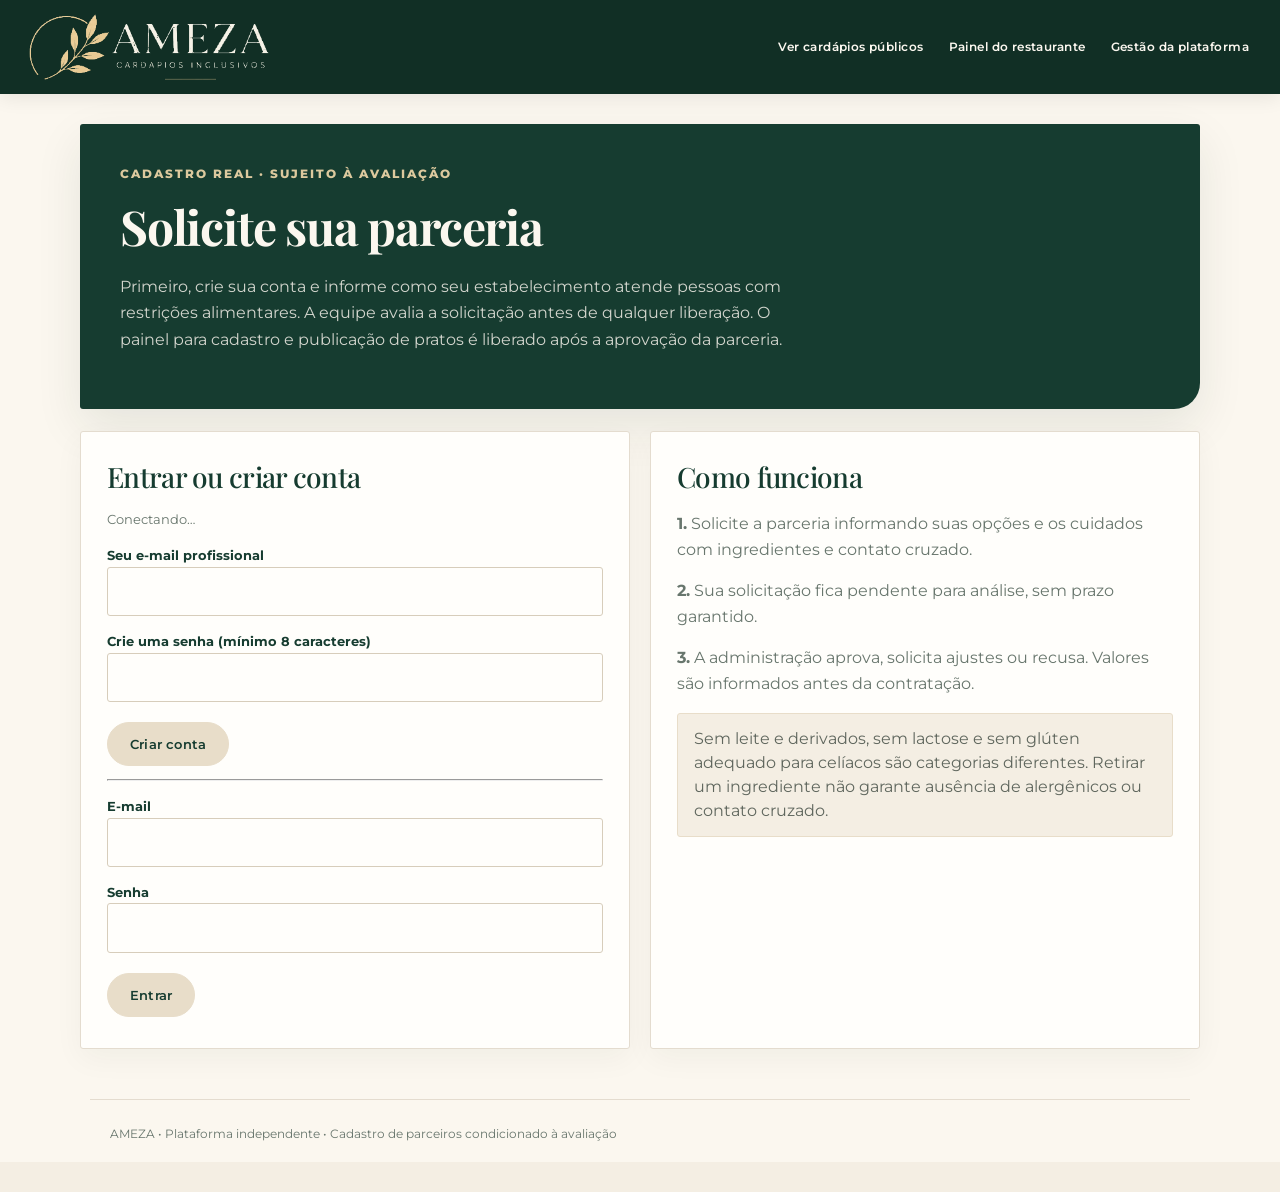
==== empresa.html @ 4aecbec9 "Usar a logo oficial aprovada da AMEZA em empresa.html" ====
<!doctype html><html lang="pt-BR"><head><meta charset="utf-8"><meta name="viewport" content="width=device-width,initial-scale=1"><link rel="stylesheet" href="parcerias.css"><script src="config.js" defer></script><script type="module" src="firebase-parcerias.js"></script><title>Solicitar parceria | AMEZA</title>  <link rel="icon" href="assets/ameza-simbolo-oficial.png?v=1" type="image/svg+xml">
  <link rel="stylesheet" href="brand.css?v=7">
  <!-- AMEZA visual cache refresh 2026-11-16 -->
</head><body class="partner-page" data-page="company"><header><div class="top"><a class="brand" href="index.html" aria-label="AMEZA — início"><img class="brand-logo" src="assets/ameza-logo-oficial.png?v=1" alt="AMEZA — Cardápios Inclusivos"></a><nav><a href="index.html">Ver cardápios públicos</a><a href="restaurante.html">Painel do restaurante</a><a href="gestao.html">Gestão da plataforma</a></nav></div></header><main><section class="hero"><div class="eyebrow">CADASTRO REAL · SUJEITO À AVALIAÇÃO</div><h1>Solicite sua parceria</h1><p>Primeiro, crie sua conta e informe como seu estabelecimento atende pessoas com restrições alimentares. A equipe avalia a solicitação antes de qualquer liberação. O painel para cadastro e publicação de pratos é liberado após a aprovação da parceria.</p></section><div id="setup" class="alert hidden">Confira a conexão com o Firebase conforme INSTRUCOES-FIREBASE.md. Não envie dados reais antes dos testes.</div><div class="grid"><section class="panel"><h2>Entrar ou criar conta</h2><div id="account-status" class="muted">Conectando…</div><div id="auth-forms"><form id="signup"><div class="field"><label>Seu e-mail profissional<input id="su-email" type="email" autocomplete="email" required></label></div><div class="field"><label>Crie uma senha (mínimo 8 caracteres)<input id="su-password" type="password" minlength="8" autocomplete="new-password" required></label></div><button type="submit">Criar conta</button></form><hr><form id="signin"><div class="field"><label>E-mail<input id="si-email" type="email" autocomplete="username" required></label></div><div class="field"><label>Senha<input id="si-password" type="password" autocomplete="current-password" required></label></div><button type="submit">Entrar</button></form></div><button id="logout" class="secondary hidden">Sair da conta</button><div id="auth-note" aria-live="polite"></div></section><section class="panel"><h2>Como funciona</h2><p><strong>1.</strong> Solicite a parceria informando suas opções e os cuidados com ingredientes e contato cruzado.</p><p><strong>2.</strong> Sua solicitação fica pendente para análise, sem prazo garantido.</p><p><strong>3.</strong> A administração aprova, solicita ajustes ou recusa. Valores são informados antes da contratação.</p><div class="alert">Sem leite e derivados, sem lactose e sem glúten adequado para celíacos são categorias diferentes. Retirar um ingrediente não garante ausência de alergênicos ou contato cruzado.</div></section></div><section class="panel hidden" id="request-panel"><h2>Cadastro da empresa</h2><div id="existing-request"></div><form id="application-form"><div class="grid"><div class="field"><label>Nome fantasia<input id="name" maxlength="120" required></label></div><div class="field"><label>CNPJ (somente números)<input id="cnpj" inputmode="numeric" pattern="[0-9]{14}" maxlength="14" required></label></div><div class="field"><label>Nome do responsável<input id="contact" maxlength="120" required></label></div><div class="field"><label>WhatsApp comercial<input id="phone" maxlength="20" required></label></div></div><h3>Quais opções consegue oferecer?</h3><p class="muted">Para se candidatar, informe pelo menos uma opção dedicada ou uma adaptação viável, sujeita a comprovação e avaliação. A publicação depende de aprovação e critérios de segurança.</p><div class="choices"><label><input type="checkbox" id="milk"> Opção sem leite e derivados (proteínas do leite)</label><label><input type="checkbox" id="lactose"> Opção sem lactose</label><label><input type="checkbox" id="gluten"> Opção sem glúten com cuidados para doença celíaca</label><label><input type="checkbox" id="adapt"> Adaptação de ingredientes viável, com avaliação do preparo e contato cruzado</label></div><div class="field"><label>Descreva pratos, ingredientes, preparo e prevenção de contato cruzado<textarea id="evidence" minlength="20" maxlength="2000" required></textarea></label></div><label class="choices"><span><input id="declaration" type="checkbox" required> Declaro que as informações são verdadeiras e entendo que opções e preparo deverão ser comprovados. O envio não garante aprovação nem segurança alimentar certificada.</span></label><button type="submit">Enviar solicitação para avaliação</button></form><div id="request-note" aria-live="polite"></div></section></main><footer>AMEZA • Plataforma independente • Cadastro de parceiros condicionado à avaliação</footer></body></html>
---- parcerias.css ----
:root{--green:#173c31;--cream:#faf5eb;--orange:#cf653f;--line:#e5ded2;--muted:#5a6b66}
*{box-sizing:border-box}html{font-family:system-ui,-apple-system,Segoe UI,sans-serif;background:var(--cream);color:var(--green)}body{margin:0}a{color:inherit}
header{background:#fffdf9;border-bottom:1px solid var(--line)}.top{max-width:1100px;margin:auto;padding:18px 20px;display:flex;align-items:center;justify-content:space-between;gap:15px;flex-wrap:wrap}
.brand{text-decoration:none;font:700 26px Georgia,serif}.brand small{display:block;font:700 9px system-ui;letter-spacing:2px;margin-top:4px}
.top nav{display:flex;gap:10px;flex-wrap:wrap}.top nav a{font-weight:700;text-decoration:none;border:1px solid var(--line);padding:9px 13px;border-radius:40px;font-size:13px}
main{max-width:1100px;margin:30px auto;padding:0 20px}.hero{background:var(--green);color:#fff;border-radius:23px;padding:30px 36px;margin-bottom:22px}
.hero h1{font:700 clamp(30px,4vw,48px) Georgia,serif;margin:10px 0}.hero p{max-width:700px;line-height:1.65}.eyebrow{color:#f4af8c;font-size:12px;font-weight:800;letter-spacing:2px}
.grid{display:grid;grid-template-columns:1fr 1fr;gap:20px}.panel{background:#fff;border:1px solid var(--line);border-radius:18px;padding:24px;margin-bottom:20px;min-width:0}
.panel h2{font:700 25px Georgia,serif;margin:0 0 14px}.panel p{color:var(--muted);line-height:1.6}
.field{margin:15px 0}.field label{display:block;font-weight:700;font-size:13px;margin-bottom:7px}
.field input,.field textarea,.field select{width:100%;padding:12px;border-radius:10px;border:1px solid #d8d9d0;background:#fffdfa;font:inherit;color:var(--green)}.field textarea{min-height:95px;resize:vertical}
.choices{display:flex;flex-direction:column;gap:10px;margin:10px 0}.choices label{display:flex;gap:10px;align-items:flex-start;line-height:1.45}
button{border:0;padding:12px 17px;border-radius:40px;font:700 13px system-ui;cursor:pointer;background:var(--green);color:#fff;margin:5px 6px 5px 0}
button.secondary{background:#efe7d9;color:var(--green)}button.danger{background:#b84d37}button:disabled{opacity:.45;cursor:not-allowed}
.muted{color:var(--muted);font-size:13px}.alert{padding:13px 16px;border-radius:12px;background:#fff0da;margin:14px 0;line-height:1.5}
.alert.error{background:#fbe2dd;color:#8f2e20}.alert.good{background:#e3f2e5;color:#174f30}
.hidden{display:none!important}.pill{font-weight:800;font-size:12px;display:inline-block;padding:5px 11px;background:#f8e8d5;border-radius:20px}
.company{padding:17px 0;border-bottom:1px solid var(--line)}.company:last-child{border:0}.company h3{margin:0 0 7px;font:700 22px Georgia,serif}.company p{margin:6px 0}
.actions{display:flex;flex-wrap:wrap;gap:5px;margin-top:12px}.topline{display:flex;justify-content:space-between;gap:12px;align-items:center}
.empty{color:var(--muted);padding:18px;border:1px dashed var(--line);border-radius:12px}
footer{max-width:1100px;margin:30px auto;padding:18px 20px;color:var(--muted);font-size:12px}
@media(max-width:730px){.grid{grid-template-columns:1fr}.hero{padding:24px}.panel{padding:18px}}
---- brand.css ----
@import url('https://fonts.googleapis.com/css2?family=Montserrat:wght@400;500;600;700&family=Playfair+Display:ital,wght@0,500;0,600;0,700;1,500;1,600&display=swap');

:root{
  --green:#163C30;
  --green-deep:#0D2B21;
  --green-soft:#54745F;
  --paper:#FBF7EF;
  --cream:#F4EEE3;
  --beige:#E8DDC9;
  --white:#FFFFFF;
  --gold:#C7AD75;
  --gold-soft:#DCC99E;
  --terra:#B96F4C;
  --muted:#68766D;
  --line:#E4DCCF;
  --warn:#F8EFE0;
  --ok:#EAF0E8;
  --shadow:0 18px 48px rgba(13,43,33,.09);
}
html{scroll-behavior:smooth}
body{font-family:'Montserrat',Arial,sans-serif!important;background:var(--paper)!important;color:var(--green)!important;line-height:1.65}
h1,h2,h3,.hero h1,.hero-store h1,.panel h2{font-family:'Playfair Display',Georgia,serif!important;letter-spacing:-.025em}
a{transition:color .2s ease,background .2s ease,border-color .2s ease,transform .2s ease}
header{background:rgba(13,43,33,.98)!important;border:0!important;box-shadow:0 4px 18px rgba(0,0,0,.08)}
.top{max-width:1320px!important;min-height:86px;padding:14px 28px!important}
.brand{display:flex!important;align-items:center;text-decoration:none!important;min-width:210px}
.brand-logo{display:block;width:242px;max-width:100%;height:auto;max-height:66px;object-fit:contain}
nav{align-items:center;gap:clamp(8px,1.5vw,24px)!important}
nav a,.top nav a{color:var(--paper)!important;background:transparent!important;border:0!important;border-radius:0!important;padding:10px 3px!important;font-size:12px!important;font-weight:600!important;letter-spacing:.035em;text-decoration:none!important;position:relative}
nav a::after{content:"";position:absolute;left:0;right:100%;bottom:3px;height:1px;background:var(--gold);transition:right .2s ease}
nav a:hover::after,nav a:focus-visible::after{right:0}
nav a:hover{color:var(--gold-soft)!important}
.btn,button{font-family:'Montserrat',Arial,sans-serif!important;font-weight:600!important;letter-spacing:.015em}
.btn,.btn.primary,.btn.terra,button{
  border-radius:999px!important;padding:13px 22px!important;
  background:var(--beige)!important;color:var(--green)!important;
  border:1px solid var(--beige)!important;box-shadow:none!important;
}
.btn:hover,button:hover{background:var(--gold-soft)!important;border-color:var(--gold-soft)!important;transform:translateY(-1px)}
.btn.secondary,button.secondary{background:transparent!important;color:var(--green)!important;border:1px solid var(--green)!important}
.btn.secondary:hover,button.secondary:hover{background:var(--cream)!important}
.btn.danger,button.danger{background:#8F4939!important;color:white!important;border-color:#8F4939!important}
.wrap{max-width:1240px!important;padding:42px 28px 76px!important}
.hero{background:var(--green)!important;color:var(--paper)!important;border-radius:0!important;box-shadow:var(--shadow)}
.hero .eyebrow,.hero-store .eyebrow{color:var(--gold-soft)!important}
.hero h1,.hero-store h1{color:var(--paper)!important}
.hero p,.hero-store p{color:rgba(251,247,239,.82)!important}
.hero-home{
  position:relative;display:grid;grid-template-columns:minmax(0,1fr) minmax(360px,.95fr);
  align-items:center;gap:44px;overflow:hidden;min-height:500px;padding:62px clamp(28px,5vw,76px)!important;
  border-radius:4px 4px 30px 4px!important;
  background:
    radial-gradient(ellipse at 82% 14%,rgba(199,173,117,.13),transparent 34%),
    radial-gradient(ellipse at 92% 96%,rgba(84,116,95,.42),transparent 39%),
    linear-gradient(118deg,var(--green-deep),var(--green) 62%,#254C3A)!important;
}
.hero-home::before{content:"";position:absolute;width:440px;height:440px;border:1px solid rgba(220,201,158,.32);border-radius:50%;right:9%;top:5%;pointer-events:none}
.hero-copy{position:relative;z-index:1;max-width:650px}
.hero-home .eyebrow{font-size:10px;letter-spacing:.22em;color:var(--gold-soft)}
.hero-home h1{font-size:clamp(43px,5vw,68px)!important;line-height:1.08!important;font-weight:500!important;margin:18px 0 20px!important}
.hero-home h1 em{font-style:italic;color:var(--gold-soft)}
.hero-home p{max-width:570px;font-size:15px!important;line-height:1.85!important;color:rgba(251,247,239,.82)!important}
.hero-home .btn{margin-top:12px;min-width:205px}
.hero-home{
  grid-template-columns:minmax(0,.92fr) minmax(0,1.08fr);
  align-items:stretch;
  gap:34px;
  min-height:500px;
  padding:54px 0 54px 62px!important;
}
.hero-copy{align-self:center;max-width:620px;padding:0 12px 0 0}
.hero-home h1{font-size:clamp(42px,4.65vw,64px)!important;line-height:1.07!important;max-width:620px}
.hero-home p{max-width:560px;font-size:14px!important;line-height:1.9!important}
.hero-photo{
  position:relative;isolation:isolate;align-self:stretch;min-width:0;min-height:500px;
  margin:-54px 0 -54px 0;overflow:hidden;border-radius:0 26px 26px 0;background:#1b3b2d;
}
.hero-photo img{display:block;width:100%;height:100%;min-height:500px;object-fit:cover;object-position:58% 50%;filter:saturate(.88) contrast(1.02)}
.hero-photo-shade{position:absolute;inset:0;background:linear-gradient(90deg,rgba(13,43,33,.30) 0%,rgba(13,43,33,.02) 36%,rgba(13,43,33,.04) 100%),linear-gradient(0deg,rgba(13,43,33,.50),transparent 32%);pointer-events:none}
.hero-photo::after{content:"";position:absolute;width:76%;aspect-ratio:1;right:-13%;top:10%;border:1px solid rgba(232,221,201,.48);border-radius:50%;box-shadow:0 0 0 18px rgba(232,221,201,.035),0 0 0 40px rgba(232,221,201,.025);pointer-events:none}
.hero-photo-caption{position:absolute;z-index:1;right:34px;bottom:26px;display:flex;flex-direction:column;gap:3px;color:var(--paper);text-align:right;letter-spacing:.18em;font:500 12px 'Montserrat',sans-serif;text-shadow:0 2px 10px rgba(0,0,0,.35)}
.hero-photo-caption small{font:500 8px 'Montserrat',sans-serif;color:rgba(251,247,239,.85);letter-spacing:.13em}

.feature-strip{
  display:grid;grid-template-columns:repeat(4,minmax(0,1fr));align-items:stretch;
  margin:26px 0 42px;background:var(--cream);border-top:1px solid var(--line);border-bottom:1px solid var(--line);
}
.feature-item{display:flex;align-items:center;gap:14px;padding:20px 22px;border-right:1px solid var(--line);min-width:0}
.feature-item:last-child{border-right:0}
.feature-icon{width:44px;height:44px;flex:0 0 44px;display:grid;place-items:center;border:0;border-radius:0;background:transparent}
.feature-icon img{display:block;width:42px;height:42px;object-fit:contain}
.feature-item strong{display:block;color:var(--green);font:500 17px 'Playfair Display',Georgia,serif}
.feature-item small{display:block;margin-top:2px;color:var(--muted);font-size:10px;line-height:1.45}
.partner-cta{
  display:grid;grid-template-columns:minmax(260px,.9fr) minmax(0,1.1fr);align-items:stretch;
  margin:44px 0 18px;background:var(--cream);border:1px solid var(--line);overflow:hidden;
}
.partner-cta-mark{min-height:250px;position:relative;overflow:hidden;display:flex;flex-direction:column;align-items:center;justify-content:center;background:radial-gradient(circle at 75% 22%,rgba(199,173,117,.14),transparent 30%),linear-gradient(135deg,var(--green-deep),var(--green));color:var(--paper)}
.partner-cta-mark::before,.partner-cta-mark::after{content:"";position:absolute;width:230px;height:230px;border:1px solid rgba(232,221,201,.22);border-radius:50%}
.partner-cta-mark::before{left:-105px;top:-115px}.partner-cta-mark::after{right:-125px;bottom:-150px}
.partner-cta-mark img{position:relative;z-index:1;display:block;width:min(82%,430px);height:auto;max-height:125px;object-fit:contain}
.partner-cta-copy{padding:34px 38px;display:flex;flex-direction:column;align-items:flex-start;justify-content:center}
.partner-cta-copy .eyebrow{color:#9B8352}
.partner-cta-copy h2{font-size:clamp(28px,3vw,40px)!important;line-height:1.12;margin:7px 0 12px!important;font-weight:500!important}
.partner-cta-copy p{color:var(--muted);max-width:520px;font-size:13px;line-height:1.8}
.partner-cta-copy .btn{margin-top:9px}

#estabelecimentos{padding:26px 0}
#estabelecimentos .section-head{margin-bottom:18px}
#estabelecimentos h2,.section-head h2{font-size:clamp(28px,3vw,38px)!important;font-weight:500!important;color:var(--green)}
.field input,.field textarea,.field select,input,textarea,select{
  background:#FFFEFB!important;border:1px solid #D7CDBB!important;border-radius:3px!important;color:var(--green)!important;
  font-family:'Montserrat',Arial,sans-serif!important;padding:13px 14px!important;box-shadow:none!important
}
input:focus,textarea:focus,select:focus{outline:2px solid rgba(199,173,117,.4);border-color:var(--gold)!important}
.restaurant-card,.menu-card,.panel,.card{
  background:#FFFEFB!important;border:1px solid var(--line)!important;border-radius:3px!important;box-shadow:0 10px 30px rgba(13,43,33,.045)!important;
}
.restaurant-card{padding:24px!important;align-items:center!important}
.restaurant-card h3,.menu-card h3{font-family:'Playfair Display',Georgia,serif!important;font-weight:500!important;font-size:24px!important;color:var(--green)}
.restaurant-card .eyebrow{color:var(--gold)!important;letter-spacing:.15em}
.logo-mark{background:transparent!important;border:1px solid var(--gold)!important;border-radius:50%!important;overflow:hidden}
.logo-mark img{width:100%;height:100%;object-fit:cover}
.hero-store{border-radius:3px 3px 24px 3px!important;padding:45px!important;background:radial-gradient(circle at 85% 10%,rgba(199,173,117,.15),transparent 32%),linear-gradient(120deg,var(--green-deep),var(--green))!important;box-shadow:var(--shadow)}
.hero-store h1{font-size:clamp(34px,4vw,50px)!important;font-weight:500!important}
.panel{padding:26px!important}
.panel h2{font-size:28px!important;font-weight:500!important;color:var(--green)}
.panel h3{font-family:'Playfair Display',Georgia,serif!important;font-weight:500!important}
.notice,.alert,.warning{background:var(--cream)!important;color:#5F665D!important;border:1px solid var(--beige)!important;border-radius:3px!important}
.notice.danger,.alert.error{background:#F6E9E3!important;color:#814635!important}
.alert.good{background:var(--ok)!important;color:var(--green)!important}
.pill,.tag{border-radius:2px!important;background:#EAEDE5!important;color:var(--green)!important;font-family:'Montserrat',Arial,sans-serif!important;letter-spacing:.02em}
.pill.warn{background:#F6E9D8!important;color:#825E30!important}
.empty-state,.empty{border:1px solid var(--line)!important;border-radius:3px!important;background:#fffdf9!important;color:var(--muted)!important}
.filter-list .check{border:1px solid var(--line)!important;background:var(--cream)!important;border-radius:2px!important;padding:10px 13px!important}
.product-admin{border-color:var(--line)!important}
.price{color:#8B7444!important}
.qr-layout{background:var(--cream)!important;border-radius:3px!important}
footer,.foot{color:var(--muted)!important;border-top:1px solid var(--line);padding-top:24px!important}
.back-link{color:#8B7444!important}
.partner-page main,.admin-page main,.dashboard-page main{max-width:1160px!important}
.partner-page .hero,.admin-page .hero,.dashboard-page .hero{border-radius:3px 3px 26px 3px!important;padding:40px!important}
.partner-page .panel,.admin-page .panel,.dashboard-page .panel{border-radius:3px!important}
.company{border-color:var(--line)!important}
.company h3{font-family:'Playfair Display',Georgia,serif!important}
@media(max-width:900px){
  .top{flex-wrap:wrap!important}
  .brand-logo{width:220px}
  .hero-home{grid-template-columns:minmax(0,.9fr) minmax(230px,.85fr);gap:22px;min-height:420px;padding:40px 0 40px 38px!important}
  .hero-photo{min-height:420px;margin:-40px 0;border-radius:0 20px 20px 0}
  .hero-photo img{min-height:420px}
  .feature-item{padding:16px 13px;gap:10px}
  .feature-icon{width:40px;height:40px;flex-basis:40px}.feature-icon img{width:38px;height:38px}
  .feature-item strong{font-size:15px}
}
@media(max-width:650px){
  .top{padding:13px 17px!important;min-height:auto}
  .brand-logo{width:205px;max-height:58px}
  nav{gap:10px!important;width:100%;justify-content:flex-start}
  nav a,.top nav a{font-size:10px!important;padding:6px 1px!important}
  .wrap{padding:24px 16px 55px!important}
  .hero-home{grid-template-columns:1fr;gap:22px;padding:34px 22px 0!important;min-height:unset}
  .hero-home h1{font-size:42px!important}
  .hero-home p{font-size:13px!important}
  .hero-photo{height:290px;min-height:290px;margin:0 -22px 0;border-radius:0 0 20px 0}
  .hero-photo img{height:290px;min-height:290px;object-position:58% 50%}
  .hero-photo-caption{right:20px;bottom:17px}
  .feature-strip{grid-template-columns:repeat(2,minmax(0,1fr));margin:20px 0 30px}
  .feature-item{border-right:0;border-bottom:1px solid var(--line);padding:15px 13px}
  .feature-item:nth-child(odd){border-right:1px solid var(--line)}
  .feature-item:nth-last-child(-n+2){border-bottom:0}
  .partner-cta{grid-template-columns:1fr}
  .partner-cta-mark{min-height:180px}
  .partner-cta-mark img{width:78%;max-height:105px}
  .partner-cta-copy{padding:25px 22px}
  .hero-store,.partner-page .hero,.admin-page .hero,.dashboard-page .hero{padding:28px 22px!important}
  .panel{padding:19px!important}
  .restaurant-card{padding:18px!important}
}
@media(prefers-reduced-motion:reduce){*,*::before,*::after{scroll-behavior:auto!important;transition:none!important}}

/* Iconografia alimentar individual, com o mesmo traço da marca. */
.filter-list .check{display:inline-flex;align-items:center;gap:9px}
.filter-list .check .dietary-icon{width:26px;height:26px;flex:0 0 26px;object-fit:contain}
.filter-list .check input{margin:0 1px 0 0}
.dietary-pill{display:inline-flex;align-items:center;gap:7px;white-space:normal;line-height:1.35}
.dietary-pill img{width:23px;height:23px;flex:0 0 23px;object-fit:contain}
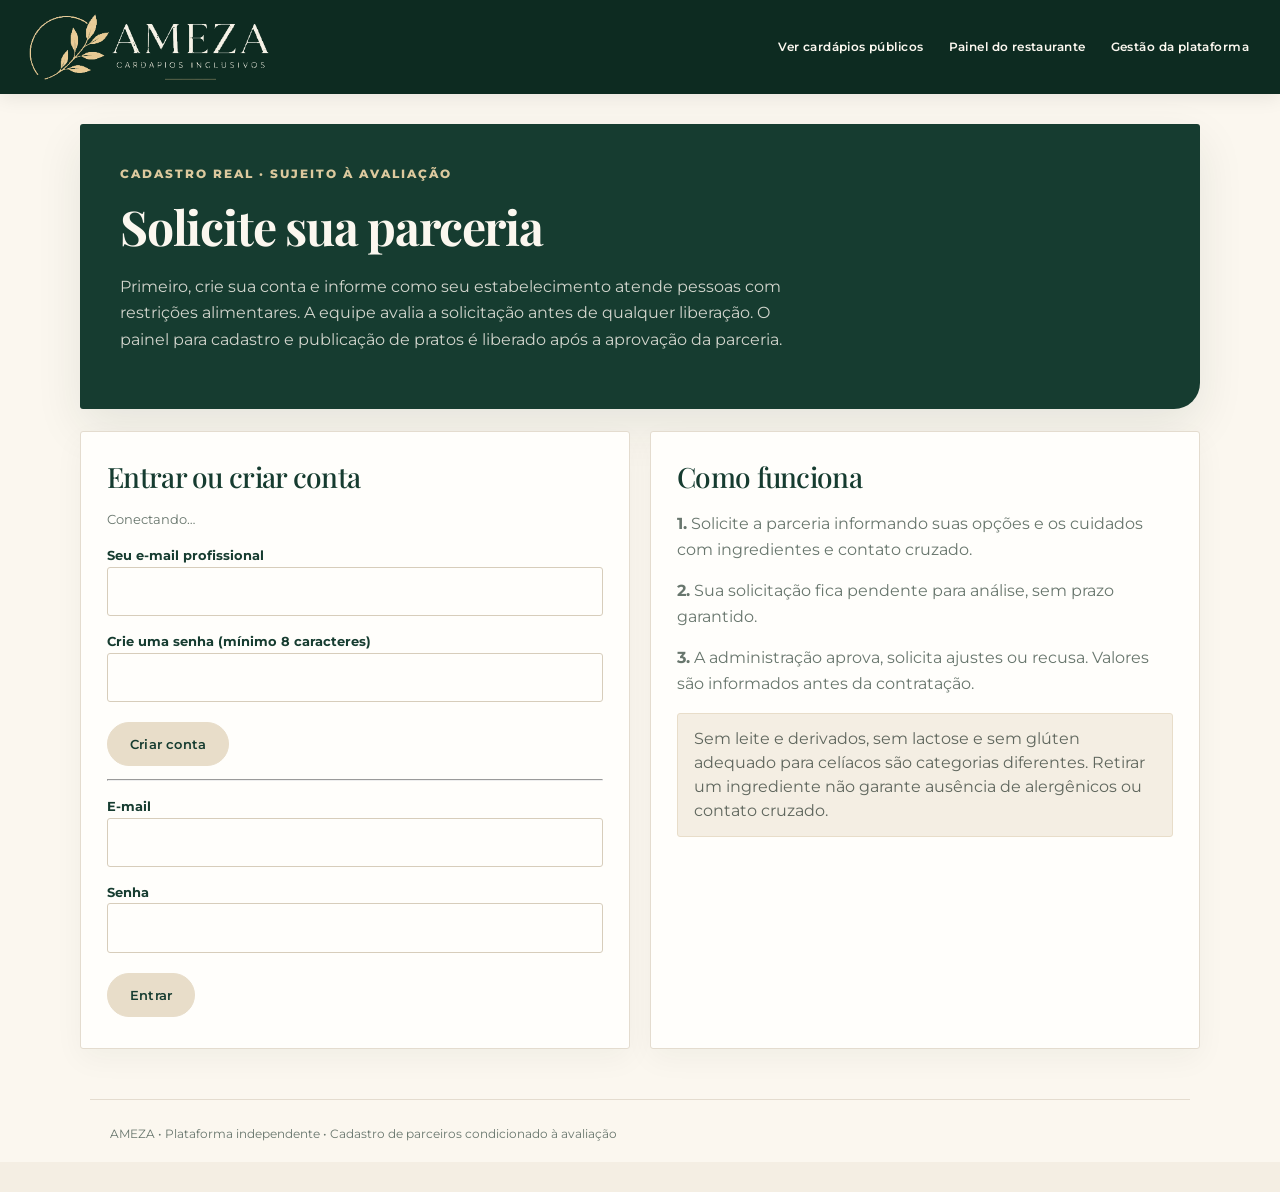
==== commit 6d4588bb: "Atualizar versão do CSS responsivo em empresa.html" ====
--- a/empresa.html
+++ b/empresa.html
@@ -1,4 +1,4 @@
 <!doctype html><html lang="pt-BR"><head><meta charset="utf-8"><meta name="viewport" content="width=device-width,initial-scale=1"><link rel="stylesheet" href="parcerias.css"><script src="config.js" defer></script><script type="module" src="firebase-parcerias.js"></script><title>Solicitar parceria | AMEZA</title>  <link rel="icon" href="assets/ameza-simbolo-oficial.png?v=1" type="image/svg+xml">
-  <link rel="stylesheet" href="brand.css?v=7">
+  <link rel="stylesheet" href="brand.css?v=8">
   <!-- AMEZA visual cache refresh 2026-11-16 -->
 </head><body class="partner-page" data-page="company"><header><div class="top"><a class="brand" href="index.html" aria-label="AMEZA — início"><img class="brand-logo" src="assets/ameza-logo-oficial.png?v=1" alt="AMEZA — Cardápios Inclusivos"></a><nav><a href="index.html">Ver cardápios públicos</a><a href="restaurante.html">Painel do restaurante</a><a href="gestao.html">Gestão da plataforma</a></nav></div></header><main><section class="hero"><div class="eyebrow">CADASTRO REAL · SUJEITO À AVALIAÇÃO</div><h1>Solicite sua parceria</h1><p>Primeiro, crie sua conta e informe como seu estabelecimento atende pessoas com restrições alimentares. A equipe avalia a solicitação antes de qualquer liberação. O painel para cadastro e publicação de pratos é liberado após a aprovação da parceria.</p></section><div id="setup" class="alert hidden">Confira a conexão com o Firebase conforme INSTRUCOES-FIREBASE.md. Não envie dados reais antes dos testes.</div><div class="grid"><section class="panel"><h2>Entrar ou criar conta</h2><div id="account-status" class="muted">Conectando…</div><div id="auth-forms"><form id="signup"><div class="field"><label>Seu e-mail profissional<input id="su-email" type="email" autocomplete="email" required></label></div><div class="field"><label>Crie uma senha (mínimo 8 caracteres)<input id="su-password" type="password" minlength="8" autocomplete="new-password" required></label></div><button type="submit">Criar conta</button></form><hr><form id="signin"><div class="field"><label>E-mail<input id="si-email" type="email" autocomplete="username" required></label></div><div class="field"><label>Senha<input id="si-password" type="password" autocomplete="current-password" required></label></div><button type="submit">Entrar</button></form></div><button id="logout" class="secondary hidden">Sair da conta</button><div id="auth-note" aria-live="polite"></div></section><section class="panel"><h2>Como funciona</h2><p><strong>1.</strong> Solicite a parceria informando suas opções e os cuidados com ingredientes e contato cruzado.</p><p><strong>2.</strong> Sua solicitação fica pendente para análise, sem prazo garantido.</p><p><strong>3.</strong> A administração aprova, solicita ajustes ou recusa. Valores são informados antes da contratação.</p><div class="alert">Sem leite e derivados, sem lactose e sem glúten adequado para celíacos são categorias diferentes. Retirar um ingrediente não garante ausência de alergênicos ou contato cruzado.</div></section></div><section class="panel hidden" id="request-panel"><h2>Cadastro da empresa</h2><div id="existing-request"></div><form id="application-form"><div class="grid"><div class="field"><label>Nome fantasia<input id="name" maxlength="120" required></label></div><div class="field"><label>CNPJ (somente números)<input id="cnpj" inputmode="numeric" pattern="[0-9]{14}" maxlength="14" required></label></div><div class="field"><label>Nome do responsável<input id="contact" maxlength="120" required></label></div><div class="field"><label>WhatsApp comercial<input id="phone" maxlength="20" required></label></div></div><h3>Quais opções consegue oferecer?</h3><p class="muted">Para se candidatar, informe pelo menos uma opção dedicada ou uma adaptação viável, sujeita a comprovação e avaliação. A publicação depende de aprovação e critérios de segurança.</p><div class="choices"><label><input type="checkbox" id="milk"> Opção sem leite e derivados (proteínas do leite)</label><label><input type="checkbox" id="lactose"> Opção sem lactose</label><label><input type="checkbox" id="gluten"> Opção sem glúten com cuidados para doença celíaca</label><label><input type="checkbox" id="adapt"> Adaptação de ingredientes viável, com avaliação do preparo e contato cruzado</label></div><div class="field"><label>Descreva pratos, ingredientes, preparo e prevenção de contato cruzado<textarea id="evidence" minlength="20" maxlength="2000" required></textarea></label></div><label class="choices"><span><input id="declaration" type="checkbox" required> Declaro que as informações são verdadeiras e entendo que opções e preparo deverão ser comprovados. O envio não garante aprovação nem segurança alimentar certificada.</span></label><button type="submit">Enviar solicitação para avaliação</button></form><div id="request-note" aria-live="polite"></div></section></main><footer>AMEZA • Plataforma independente • Cadastro de parceiros condicionado à avaliação</footer></body></html>
--- a/brand.css
+++ b/brand.css
@@ -185,3 +185,25 @@
 .filter-list .check input{margin:0 1px 0 0}
 .dietary-pill{display:inline-flex;align-items:center;gap:7px;white-space:normal;line-height:1.35}
 .dietary-pill img{width:23px;height:23px;flex:0 0 23px;object-fit:contain}
+
+
+/* Mobile header contrast and navigation containment */
+header{
+  background:#0D2B21!important;
+  opacity:1!important;
+  isolation:isolate;
+  z-index:50!important;
+}
+header .top{background:transparent!important}
+header nav{
+  flex-wrap:nowrap!important;
+  max-width:100%;
+  overflow-x:auto;
+  overflow-y:hidden;
+  scrollbar-width:none;
+}
+header nav::-webkit-scrollbar{display:none}
+header nav a{
+  flex:0 0 auto;
+  white-space:nowrap;
+}
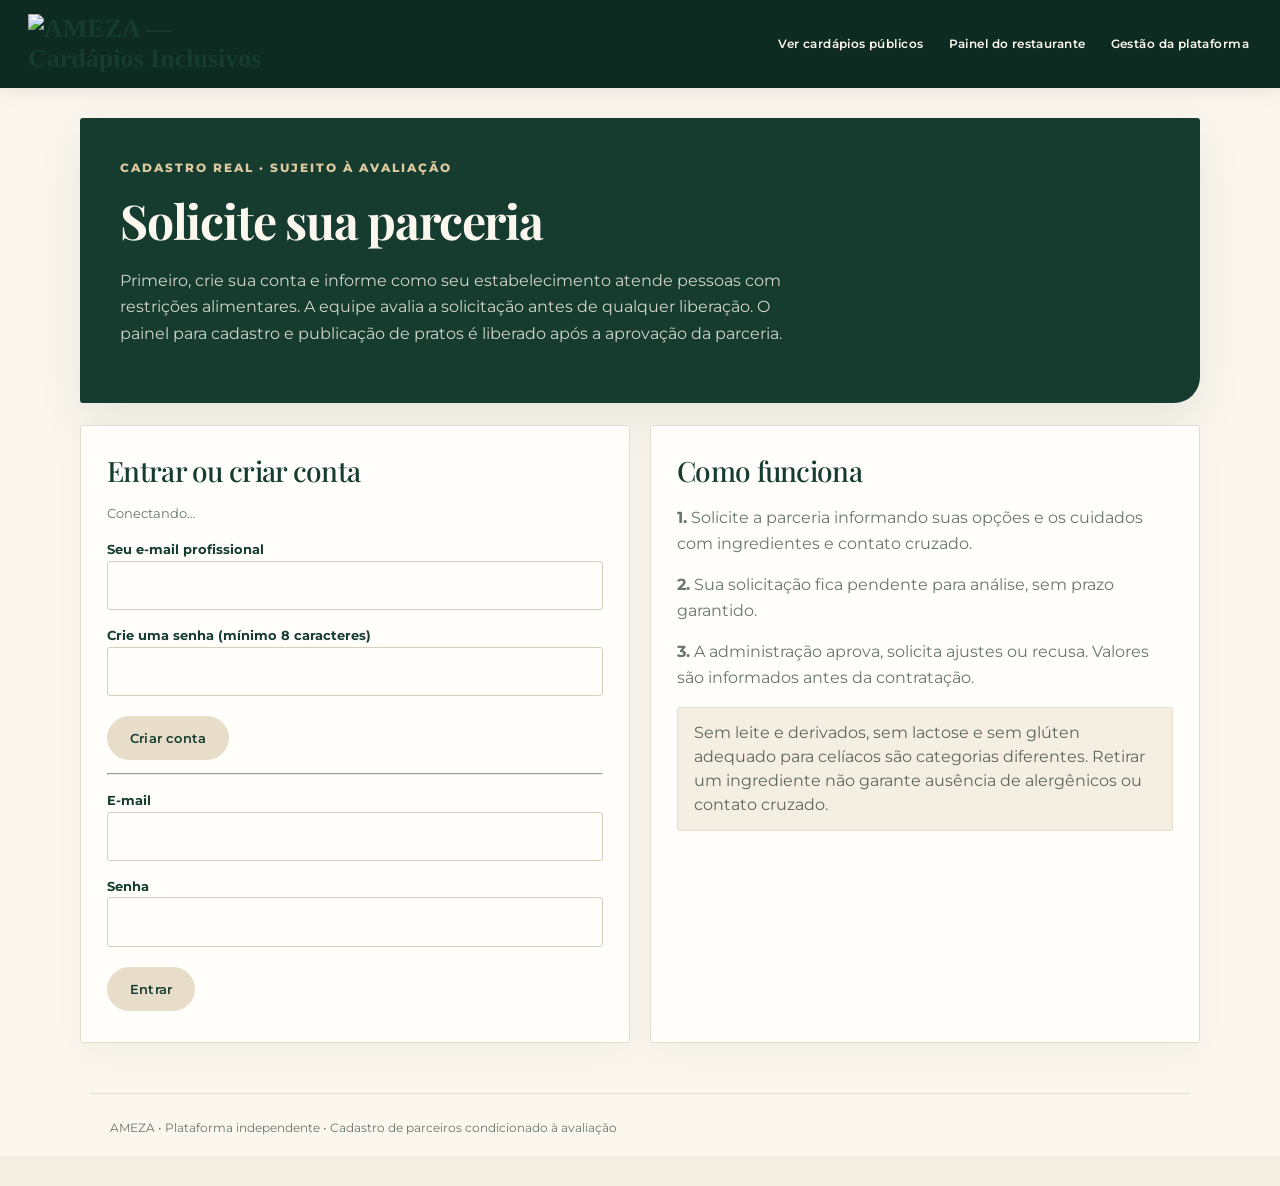
==== commit 802beee0: "Aplicar logo oficial de alta resolução em empresa.html" ====
--- a/empresa.html
+++ b/empresa.html
@@ -1,4 +1,4 @@
-<!doctype html><html lang="pt-BR"><head><meta charset="utf-8"><meta name="viewport" content="width=device-width,initial-scale=1"><link rel="stylesheet" href="parcerias.css"><script src="config.js" defer></script><script type="module" src="firebase-parcerias.js"></script><title>Solicitar parceria | AMEZA</title>  <link rel="icon" href="assets/ameza-simbolo-oficial.png?v=1" type="image/svg+xml">
+<!doctype html><html lang="pt-BR"><head><meta charset="utf-8"><meta name="viewport" content="width=device-width,initial-scale=1"><link rel="stylesheet" href="parcerias.css"><script src="config.js" defer></script><script type="module" src="firebase-parcerias.js"></script><title>Solicitar parceria | AMEZA</title>  <link rel="icon" href="assets/brand/ameza-simbolo.webp?v=2" type="image/webp">
   <link rel="stylesheet" href="brand.css?v=8">
   <!-- AMEZA visual cache refresh 2026-11-16 -->
-</head><body class="partner-page" data-page="company"><header><div class="top"><a class="brand" href="index.html" aria-label="AMEZA — início"><img class="brand-logo" src="assets/ameza-logo-oficial.png?v=1" alt="AMEZA — Cardápios Inclusivos"></a><nav><a href="index.html">Ver cardápios públicos</a><a href="restaurante.html">Painel do restaurante</a><a href="gestao.html">Gestão da plataforma</a></nav></div></header><main><section class="hero"><div class="eyebrow">CADASTRO REAL · SUJEITO À AVALIAÇÃO</div><h1>Solicite sua parceria</h1><p>Primeiro, crie sua conta e informe como seu estabelecimento atende pessoas com restrições alimentares. A equipe avalia a solicitação antes de qualquer liberação. O painel para cadastro e publicação de pratos é liberado após a aprovação da parceria.</p></section><div id="setup" class="alert hidden">Confira a conexão com o Firebase conforme INSTRUCOES-FIREBASE.md. Não envie dados reais antes dos testes.</div><div class="grid"><section class="panel"><h2>Entrar ou criar conta</h2><div id="account-status" class="muted">Conectando…</div><div id="auth-forms"><form id="signup"><div class="field"><label>Seu e-mail profissional<input id="su-email" type="email" autocomplete="email" required></label></div><div class="field"><label>Crie uma senha (mínimo 8 caracteres)<input id="su-password" type="password" minlength="8" autocomplete="new-password" required></label></div><button type="submit">Criar conta</button></form><hr><form id="signin"><div class="field"><label>E-mail<input id="si-email" type="email" autocomplete="username" required></label></div><div class="field"><label>Senha<input id="si-password" type="password" autocomplete="current-password" required></label></div><button type="submit">Entrar</button></form></div><button id="logout" class="secondary hidden">Sair da conta</button><div id="auth-note" aria-live="polite"></div></section><section class="panel"><h2>Como funciona</h2><p><strong>1.</strong> Solicite a parceria informando suas opções e os cuidados com ingredientes e contato cruzado.</p><p><strong>2.</strong> Sua solicitação fica pendente para análise, sem prazo garantido.</p><p><strong>3.</strong> A administração aprova, solicita ajustes ou recusa. Valores são informados antes da contratação.</p><div class="alert">Sem leite e derivados, sem lactose e sem glúten adequado para celíacos são categorias diferentes. Retirar um ingrediente não garante ausência de alergênicos ou contato cruzado.</div></section></div><section class="panel hidden" id="request-panel"><h2>Cadastro da empresa</h2><div id="existing-request"></div><form id="application-form"><div class="grid"><div class="field"><label>Nome fantasia<input id="name" maxlength="120" required></label></div><div class="field"><label>CNPJ (somente números)<input id="cnpj" inputmode="numeric" pattern="[0-9]{14}" maxlength="14" required></label></div><div class="field"><label>Nome do responsável<input id="contact" maxlength="120" required></label></div><div class="field"><label>WhatsApp comercial<input id="phone" maxlength="20" required></label></div></div><h3>Quais opções consegue oferecer?</h3><p class="muted">Para se candidatar, informe pelo menos uma opção dedicada ou uma adaptação viável, sujeita a comprovação e avaliação. A publicação depende de aprovação e critérios de segurança.</p><div class="choices"><label><input type="checkbox" id="milk"> Opção sem leite e derivados (proteínas do leite)</label><label><input type="checkbox" id="lactose"> Opção sem lactose</label><label><input type="checkbox" id="gluten"> Opção sem glúten com cuidados para doença celíaca</label><label><input type="checkbox" id="adapt"> Adaptação de ingredientes viável, com avaliação do preparo e contato cruzado</label></div><div class="field"><label>Descreva pratos, ingredientes, preparo e prevenção de contato cruzado<textarea id="evidence" minlength="20" maxlength="2000" required></textarea></label></div><label class="choices"><span><input id="declaration" type="checkbox" required> Declaro que as informações são verdadeiras e entendo que opções e preparo deverão ser comprovados. O envio não garante aprovação nem segurança alimentar certificada.</span></label><button type="submit">Enviar solicitação para avaliação</button></form><div id="request-note" aria-live="polite"></div></section></main><footer>AMEZA • Plataforma independente • Cadastro de parceiros condicionado à avaliação</footer></body></html>+</head><body class="partner-page" data-page="company"><header><div class="top"><a class="brand" href="index.html" aria-label="AMEZA — início"><img class="brand-logo" src="assets/brand/ameza-logo-marfin.webp?v=2" alt="AMEZA — Cardápios Inclusivos"></a><nav><a href="index.html">Ver cardápios públicos</a><a href="restaurante.html">Painel do restaurante</a><a href="gestao.html">Gestão da plataforma</a></nav></div></header><main><section class="hero"><div class="eyebrow">CADASTRO REAL · SUJEITO À AVALIAÇÃO</div><h1>Solicite sua parceria</h1><p>Primeiro, crie sua conta e informe como seu estabelecimento atende pessoas com restrições alimentares. A equipe avalia a solicitação antes de qualquer liberação. O painel para cadastro e publicação de pratos é liberado após a aprovação da parceria.</p></section><div id="setup" class="alert hidden">Confira a conexão com o Firebase conforme INSTRUCOES-FIREBASE.md. Não envie dados reais antes dos testes.</div><div class="grid"><section class="panel"><h2>Entrar ou criar conta</h2><div id="account-status" class="muted">Conectando…</div><div id="auth-forms"><form id="signup"><div class="field"><label>Seu e-mail profissional<input id="su-email" type="email" autocomplete="email" required></label></div><div class="field"><label>Crie uma senha (mínimo 8 caracteres)<input id="su-password" type="password" minlength="8" autocomplete="new-password" required></label></div><button type="submit">Criar conta</button></form><hr><form id="signin"><div class="field"><label>E-mail<input id="si-email" type="email" autocomplete="username" required></label></div><div class="field"><label>Senha<input id="si-password" type="password" autocomplete="current-password" required></label></div><button type="submit">Entrar</button></form></div><button id="logout" class="secondary hidden">Sair da conta</button><div id="auth-note" aria-live="polite"></div></section><section class="panel"><h2>Como funciona</h2><p><strong>1.</strong> Solicite a parceria informando suas opções e os cuidados com ingredientes e contato cruzado.</p><p><strong>2.</strong> Sua solicitação fica pendente para análise, sem prazo garantido.</p><p><strong>3.</strong> A administração aprova, solicita ajustes ou recusa. Valores são informados antes da contratação.</p><div class="alert">Sem leite e derivados, sem lactose e sem glúten adequado para celíacos são categorias diferentes. Retirar um ingrediente não garante ausência de alergênicos ou contato cruzado.</div></section></div><section class="panel hidden" id="request-panel"><h2>Cadastro da empresa</h2><div id="existing-request"></div><form id="application-form"><div class="grid"><div class="field"><label>Nome fantasia<input id="name" maxlength="120" required></label></div><div class="field"><label>CNPJ (somente números)<input id="cnpj" inputmode="numeric" pattern="[0-9]{14}" maxlength="14" required></label></div><div class="field"><label>Nome do responsável<input id="contact" maxlength="120" required></label></div><div class="field"><label>WhatsApp comercial<input id="phone" maxlength="20" required></label></div></div><h3>Quais opções consegue oferecer?</h3><p class="muted">Para se candidatar, informe pelo menos uma opção dedicada ou uma adaptação viável, sujeita a comprovação e avaliação. A publicação depende de aprovação e critérios de segurança.</p><div class="choices"><label><input type="checkbox" id="milk"> Opção sem leite e derivados (proteínas do leite)</label><label><input type="checkbox" id="lactose"> Opção sem lactose</label><label><input type="checkbox" id="gluten"> Opção sem glúten com cuidados para doença celíaca</label><label><input type="checkbox" id="adapt"> Adaptação de ingredientes viável, com avaliação do preparo e contato cruzado</label></div><div class="field"><label>Descreva pratos, ingredientes, preparo e prevenção de contato cruzado<textarea id="evidence" minlength="20" maxlength="2000" required></textarea></label></div><label class="choices"><span><input id="declaration" type="checkbox" required> Declaro que as informações são verdadeiras e entendo que opções e preparo deverão ser comprovados. O envio não garante aprovação nem segurança alimentar certificada.</span></label><button type="submit">Enviar solicitação para avaliação</button></form><div id="request-note" aria-live="polite"></div></section></main><footer>AMEZA • Plataforma independente • Cadastro de parceiros condicionado à avaliação</footer></body></html>
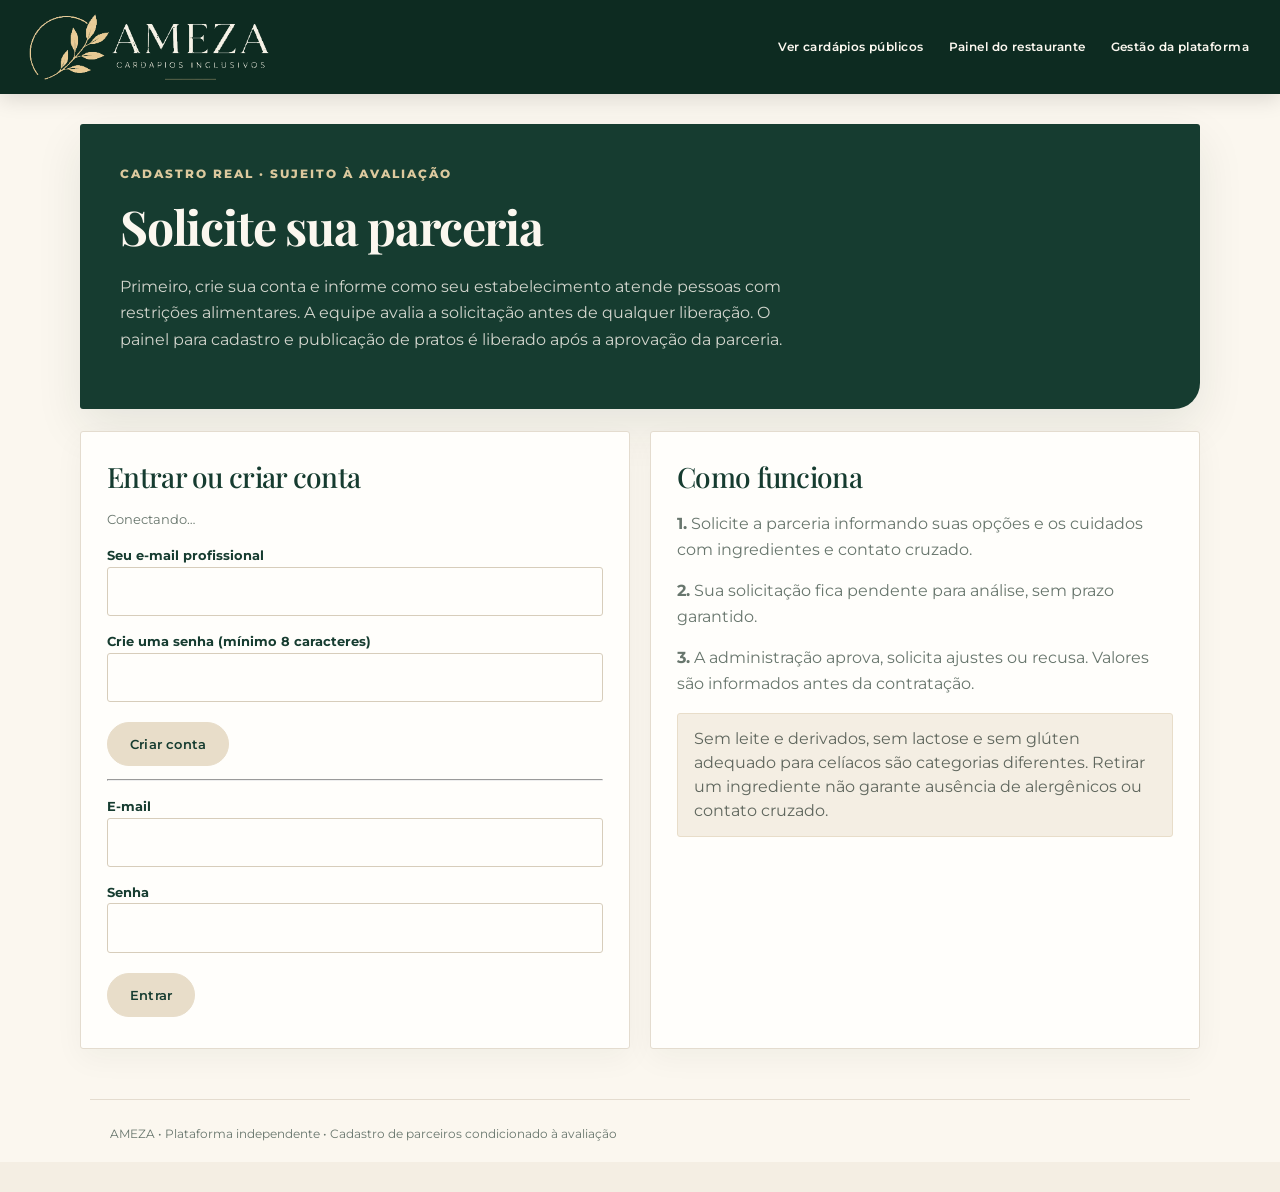
==== commit 2b98a771: "Corrigir caminhos dos ativos oficiais AMEZA em empresa.html" ====
--- a/empresa.html
+++ b/empresa.html
@@ -1,4 +1,4 @@
-<!doctype html><html lang="pt-BR"><head><meta charset="utf-8"><meta name="viewport" content="width=device-width,initial-scale=1"><link rel="stylesheet" href="parcerias.css"><script src="config.js" defer></script><script type="module" src="firebase-parcerias.js"></script><title>Solicitar parceria | AMEZA</title>  <link rel="icon" href="assets/brand/ameza-simbolo.webp?v=2" type="image/webp">
-  <link rel="stylesheet" href="brand.css?v=8">
+<!doctype html><html lang="pt-BR"><head><meta charset="utf-8"><meta name="viewport" content="width=device-width,initial-scale=1"><link rel="stylesheet" href="parcerias.css"><script src="config.js" defer></script><script type="module" src="firebase-parcerias.js"></script><title>Solicitar parceria | AMEZA</title>  <link rel="icon" href="assets/ameza-simbolo-oficial.png?v=2" type="image/png">
+  <link rel="stylesheet" href="brand.css?v=10">
   <!-- AMEZA visual cache refresh 2026-11-16 -->
-</head><body class="partner-page" data-page="company"><header><div class="top"><a class="brand" href="index.html" aria-label="AMEZA — início"><img class="brand-logo" src="assets/brand/ameza-logo-marfin.webp?v=2" alt="AMEZA — Cardápios Inclusivos"></a><nav><a href="index.html">Ver cardápios públicos</a><a href="restaurante.html">Painel do restaurante</a><a href="gestao.html">Gestão da plataforma</a></nav></div></header><main><section class="hero"><div class="eyebrow">CADASTRO REAL · SUJEITO À AVALIAÇÃO</div><h1>Solicite sua parceria</h1><p>Primeiro, crie sua conta e informe como seu estabelecimento atende pessoas com restrições alimentares. A equipe avalia a solicitação antes de qualquer liberação. O painel para cadastro e publicação de pratos é liberado após a aprovação da parceria.</p></section><div id="setup" class="alert hidden">Confira a conexão com o Firebase conforme INSTRUCOES-FIREBASE.md. Não envie dados reais antes dos testes.</div><div class="grid"><section class="panel"><h2>Entrar ou criar conta</h2><div id="account-status" class="muted">Conectando…</div><div id="auth-forms"><form id="signup"><div class="field"><label>Seu e-mail profissional<input id="su-email" type="email" autocomplete="email" required></label></div><div class="field"><label>Crie uma senha (mínimo 8 caracteres)<input id="su-password" type="password" minlength="8" autocomplete="new-password" required></label></div><button type="submit">Criar conta</button></form><hr><form id="signin"><div class="field"><label>E-mail<input id="si-email" type="email" autocomplete="username" required></label></div><div class="field"><label>Senha<input id="si-password" type="password" autocomplete="current-password" required></label></div><button type="submit">Entrar</button></form></div><button id="logout" class="secondary hidden">Sair da conta</button><div id="auth-note" aria-live="polite"></div></section><section class="panel"><h2>Como funciona</h2><p><strong>1.</strong> Solicite a parceria informando suas opções e os cuidados com ingredientes e contato cruzado.</p><p><strong>2.</strong> Sua solicitação fica pendente para análise, sem prazo garantido.</p><p><strong>3.</strong> A administração aprova, solicita ajustes ou recusa. Valores são informados antes da contratação.</p><div class="alert">Sem leite e derivados, sem lactose e sem glúten adequado para celíacos são categorias diferentes. Retirar um ingrediente não garante ausência de alergênicos ou contato cruzado.</div></section></div><section class="panel hidden" id="request-panel"><h2>Cadastro da empresa</h2><div id="existing-request"></div><form id="application-form"><div class="grid"><div class="field"><label>Nome fantasia<input id="name" maxlength="120" required></label></div><div class="field"><label>CNPJ (somente números)<input id="cnpj" inputmode="numeric" pattern="[0-9]{14}" maxlength="14" required></label></div><div class="field"><label>Nome do responsável<input id="contact" maxlength="120" required></label></div><div class="field"><label>WhatsApp comercial<input id="phone" maxlength="20" required></label></div></div><h3>Quais opções consegue oferecer?</h3><p class="muted">Para se candidatar, informe pelo menos uma opção dedicada ou uma adaptação viável, sujeita a comprovação e avaliação. A publicação depende de aprovação e critérios de segurança.</p><div class="choices"><label><input type="checkbox" id="milk"> Opção sem leite e derivados (proteínas do leite)</label><label><input type="checkbox" id="lactose"> Opção sem lactose</label><label><input type="checkbox" id="gluten"> Opção sem glúten com cuidados para doença celíaca</label><label><input type="checkbox" id="adapt"> Adaptação de ingredientes viável, com avaliação do preparo e contato cruzado</label></div><div class="field"><label>Descreva pratos, ingredientes, preparo e prevenção de contato cruzado<textarea id="evidence" minlength="20" maxlength="2000" required></textarea></label></div><label class="choices"><span><input id="declaration" type="checkbox" required> Declaro que as informações são verdadeiras e entendo que opções e preparo deverão ser comprovados. O envio não garante aprovação nem segurança alimentar certificada.</span></label><button type="submit">Enviar solicitação para avaliação</button></form><div id="request-note" aria-live="polite"></div></section></main><footer>AMEZA • Plataforma independente • Cadastro de parceiros condicionado à avaliação</footer></body></html>+</head><body class="partner-page" data-page="company"><header><div class="top"><a class="brand" href="index.html" aria-label="AMEZA — início"><img class="brand-logo" src="assets/ameza-logo-oficial.png?v=2" alt="AMEZA — Cardápios Inclusivos"></a><nav><a href="index.html">Ver cardápios públicos</a><a href="restaurante.html">Painel do restaurante</a><a href="gestao.html">Gestão da plataforma</a></nav></div></header><main><section class="hero"><div class="eyebrow">CADASTRO REAL · SUJEITO À AVALIAÇÃO</div><h1>Solicite sua parceria</h1><p>Primeiro, crie sua conta e informe como seu estabelecimento atende pessoas com restrições alimentares. A equipe avalia a solicitação antes de qualquer liberação. O painel para cadastro e publicação de pratos é liberado após a aprovação da parceria.</p></section><div id="setup" class="alert hidden">Confira a conexão com o Firebase conforme INSTRUCOES-FIREBASE.md. Não envie dados reais antes dos testes.</div><div class="grid"><section class="panel"><h2>Entrar ou criar conta</h2><div id="account-status" class="muted">Conectando…</div><div id="auth-forms"><form id="signup"><div class="field"><label>Seu e-mail profissional<input id="su-email" type="email" autocomplete="email" required></label></div><div class="field"><label>Crie uma senha (mínimo 8 caracteres)<input id="su-password" type="password" minlength="8" autocomplete="new-password" required></label></div><button type="submit">Criar conta</button></form><hr><form id="signin"><div class="field"><label>E-mail<input id="si-email" type="email" autocomplete="username" required></label></div><div class="field"><label>Senha<input id="si-password" type="password" autocomplete="current-password" required></label></div><button type="submit">Entrar</button></form></div><button id="logout" class="secondary hidden">Sair da conta</button><div id="auth-note" aria-live="polite"></div></section><section class="panel"><h2>Como funciona</h2><p><strong>1.</strong> Solicite a parceria informando suas opções e os cuidados com ingredientes e contato cruzado.</p><p><strong>2.</strong> Sua solicitação fica pendente para análise, sem prazo garantido.</p><p><strong>3.</strong> A administração aprova, solicita ajustes ou recusa. Valores são informados antes da contratação.</p><div class="alert">Sem leite e derivados, sem lactose e sem glúten adequado para celíacos são categorias diferentes. Retirar um ingrediente não garante ausência de alergênicos ou contato cruzado.</div></section></div><section class="panel hidden" id="request-panel"><h2>Cadastro da empresa</h2><div id="existing-request"></div><form id="application-form"><div class="grid"><div class="field"><label>Nome fantasia<input id="name" maxlength="120" required></label></div><div class="field"><label>CNPJ (somente números)<input id="cnpj" inputmode="numeric" pattern="[0-9]{14}" maxlength="14" required></label></div><div class="field"><label>Nome do responsável<input id="contact" maxlength="120" required></label></div><div class="field"><label>WhatsApp comercial<input id="phone" maxlength="20" required></label></div></div><h3>Quais opções consegue oferecer?</h3><p class="muted">Para se candidatar, informe pelo menos uma opção dedicada ou uma adaptação viável, sujeita a comprovação e avaliação. A publicação depende de aprovação e critérios de segurança.</p><div class="choices"><label><input type="checkbox" id="milk"> Opção sem leite e derivados (proteínas do leite)</label><label><input type="checkbox" id="lactose"> Opção sem lactose</label><label><input type="checkbox" id="gluten"> Opção sem glúten com cuidados para doença celíaca</label><label><input type="checkbox" id="adapt"> Adaptação de ingredientes viável, com avaliação do preparo e contato cruzado</label></div><div class="field"><label>Descreva pratos, ingredientes, preparo e prevenção de contato cruzado<textarea id="evidence" minlength="20" maxlength="2000" required></textarea></label></div><label class="choices"><span><input id="declaration" type="checkbox" required> Declaro que as informações são verdadeiras e entendo que opções e preparo deverão ser comprovados. O envio não garante aprovação nem segurança alimentar certificada.</span></label><button type="submit">Enviar solicitação para avaliação</button></form><div id="request-note" aria-live="polite"></div></section></main><footer>AMEZA • Plataforma independente • Cadastro de parceiros condicionado à avaliação</footer></body></html>
--- a/brand.css
+++ b/brand.css
@@ -207,3 +207,143 @@
   flex:0 0 auto;
   white-space:nowrap;
 }
+
+
+/* Revisão visual AMEZA — ativos aprovados e cabeçalho mobile */
+header{
+  position:sticky!important;
+  top:0!important;
+  z-index:1000!important;
+  width:100%;
+  background:#0D2B21!important;
+  opacity:1!important;
+  isolation:isolate;
+  box-shadow:0 5px 20px rgba(0,0,0,.13)!important;
+}
+header .top{position:relative;z-index:1}
+.feature-icon img{width:54px;height:54px;object-fit:contain}
+.partner-cta-mark{padding:0!important;background:var(--cream)!important;min-height:250px}
+.partner-cta-mark::before,.partner-cta-mark::after{display:none!important}
+.partner-cta-mark img.partner-photo{
+  position:absolute;inset:0;z-index:1;display:block;
+  width:100%;height:100%;max-height:none;object-fit:cover;
+}
+.filter-list .check .dietary-icon{width:30px;height:30px;flex:0 0 30px;object-fit:contain}
+.dietary-pill img{width:24px;height:24px;flex:0 0 24px;object-fit:contain}
+@media(max-width:650px){
+  header{background:#0D2B21!important}
+  .top{
+    display:flex!important;flex-direction:column!important;
+    align-items:flex-start!important;justify-content:center!important;
+    gap:5px!important;padding:10px 15px!important;min-height:0!important;
+  }
+  .brand{min-width:0!important}
+  .brand-logo{width:190px!important;max-height:52px!important;height:auto!important}
+  .top nav{
+    display:flex!important;flex-direction:row!important;flex-wrap:nowrap!important;
+    align-items:center!important;justify-content:space-between!important;
+    width:100%!important;gap:9px!important;overflow-x:auto!important;
+    padding:2px 0 4px!important;scrollbar-width:none;
+  }
+  .top nav::-webkit-scrollbar{display:none}
+  .top nav a,.top nav a:visited{
+    flex:0 0 auto!important;white-space:nowrap!important;
+    font-size:10px!important;line-height:1.3!important;
+    padding:5px 0!important;
+  }
+  .partner-cta-mark{min-height:210px!important}
+  .partner-cta-mark img.partner-photo{min-height:210px}
+  .feature-icon{width:46px;height:46px;flex:0 0 46px}
+  .feature-icon img{width:46px;height:46px}
+}
+
+
+/* Correção final de responsividade e camadas do cabeçalho AMEZA */
+header{
+  position:sticky!important;
+  top:0!important;
+  z-index:100!important;
+  background:#0D2B21!important;
+  opacity:1!important;
+  isolation:isolate;
+  backdrop-filter:none!important;
+}
+header .top{background:#0D2B21!important}
+.feature-icon img{width:46px;height:46px;object-fit:contain}
+.partner-cta-mark img{width:min(76%,330px);max-height:118px;object-fit:contain}
+@media(max-width:650px){
+  header{background:#0D2B21!important}
+  .top{
+    min-height:0!important;
+    padding:10px 14px 11px!important;
+    display:flex!important;
+    flex-direction:column!important;
+    align-items:center!important;
+    gap:8px!important;
+    background:#0D2B21!important;
+  }
+  .brand{min-width:0!important;width:auto!important;justify-content:center}
+  .brand-logo{width:184px!important;max-width:80vw!important;max-height:50px!important}
+  nav{
+    display:flex!important;
+    flex-direction:row!important;
+    flex-wrap:nowrap!important;
+    justify-content:space-between!important;
+    align-items:center!important;
+    gap:clamp(6px,2vw,12px)!important;
+    width:100%!important;
+    overflow-x:auto!important;
+    white-space:nowrap!important;
+    scrollbar-width:none;
+  }
+  nav::-webkit-scrollbar{display:none}
+  nav a,.top nav a{
+    flex:0 0 auto!important;
+    font-size:clamp(9px,2.75vw,11px)!important;
+    line-height:1.2!important;
+    padding:5px 0!important;
+    white-space:nowrap!important;
+  }
+  .wrap{padding:20px 14px 48px!important}
+  .feature-item{gap:9px!important;padding:14px 10px!important}
+  .feature-icon{width:38px!important;height:38px!important;flex-basis:38px!important}
+  .feature-icon img{width:36px!important;height:36px!important}
+  .feature-item strong{font-size:14px!important;line-height:1.25!important}
+  .feature-item small{font-size:10px!important}
+  .partner-cta-mark{min-height:170px!important}
+  .partner-cta-mark img{width:min(72%,260px)!important;max-height:100px!important}
+}
+
+/* AMEZA — biblioteca aprovada de ícones individuais */
+.feature-icon img{
+  width:44px!important;
+  height:44px!important;
+  object-fit:contain!important;
+}
+.logo-mark img{
+  width:84%!important;
+  height:84%!important;
+  object-fit:contain!important;
+  padding:5px;
+}
+.partner-cta-mark img{
+  width:min(100%,380px)!important;
+  max-width:380px!important;
+  max-height:106px!important;
+  object-fit:contain!important;
+  image-rendering:auto;
+}
+@media(max-width:650px){
+  .partner-cta-mark img{width:min(82%,360px)!important;max-height:95px!important}
+  .feature-icon{width:42px;height:42px;flex-basis:42px}
+  .feature-icon img{width:42px!important;height:42px!important}
+}
+
+/* Evita ampliar além da resolução nativa a logo aprovada no bloco de parceria. */
+.partner-cta-mark img{width:min(100%,386px)!important;max-width:386px!important;max-height:106px!important}
+.logo-mark img{object-fit:contain!important}
+@media(max-width:650px){
+  header{position:sticky!important;top:0!important;background:#0D2B21!important;opacity:1!important}
+  header .top{background:#0D2B21!important}
+  .partner-cta-mark img{width:min(100%,320px)!important;max-width:320px!important;max-height:88px!important}
+}
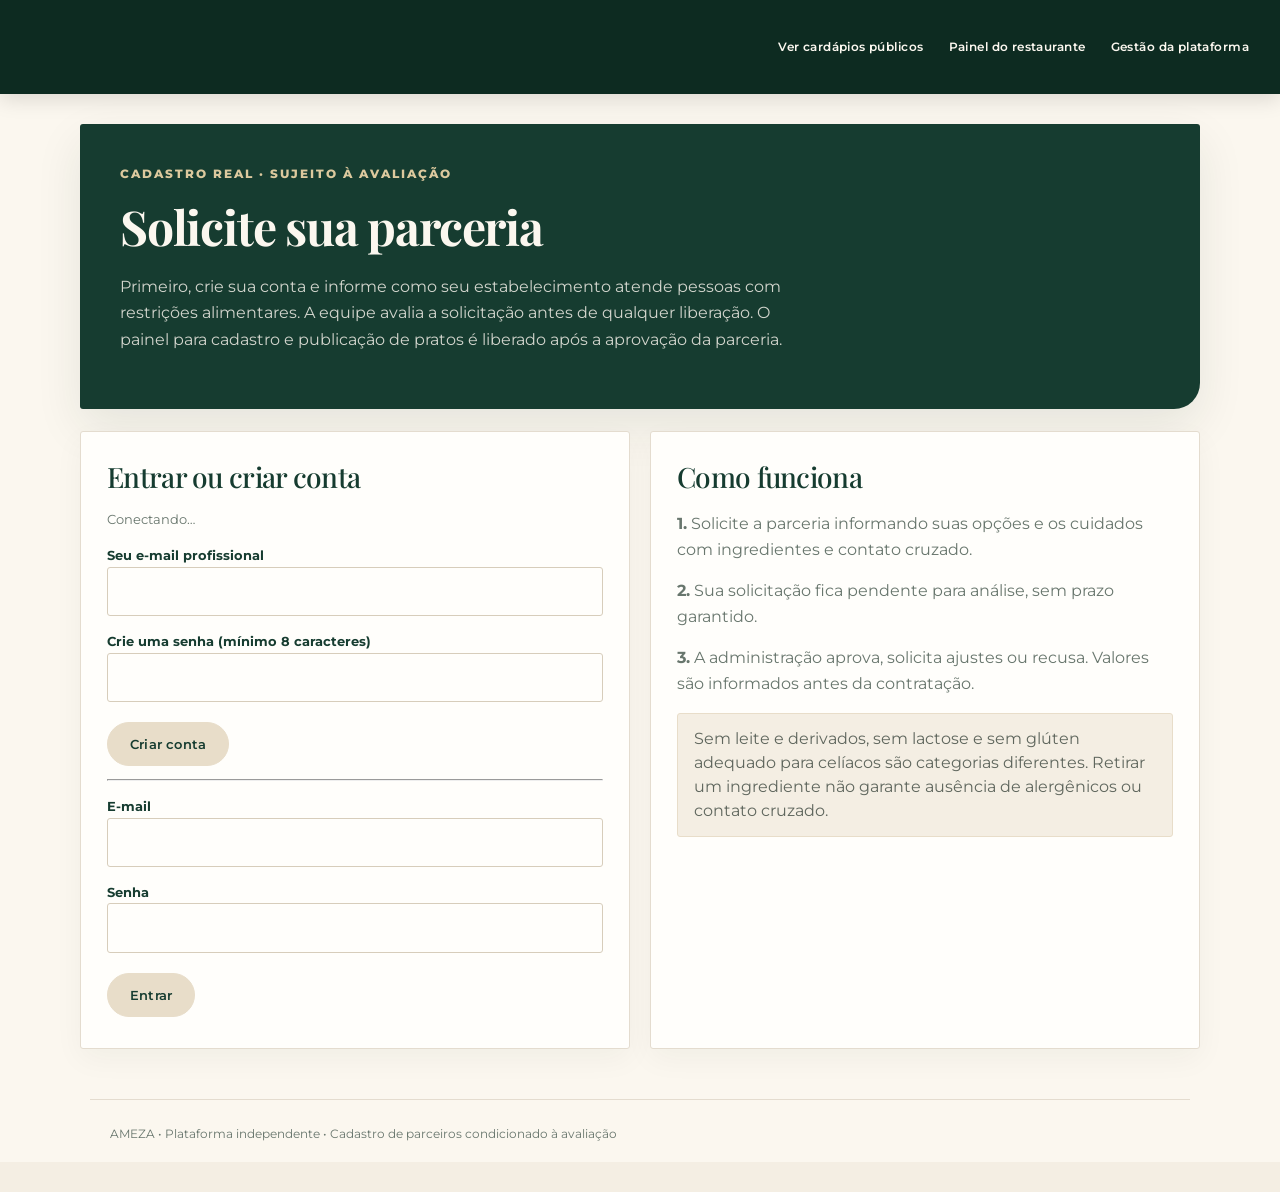
==== commit 31ebf72b: "Aplicar logo oficial de alta resolução em empresa.html" ====
--- a/empresa.html
+++ b/empresa.html
@@ -1,4 +1,4 @@
 <!doctype html><html lang="pt-BR"><head><meta charset="utf-8"><meta name="viewport" content="width=device-width,initial-scale=1"><link rel="stylesheet" href="parcerias.css"><script src="config.js" defer></script><script type="module" src="firebase-parcerias.js"></script><title>Solicitar parceria | AMEZA</title>  <link rel="icon" href="assets/ameza-simbolo-oficial.png?v=2" type="image/png">
-  <link rel="stylesheet" href="brand.css?v=10">
+  <link rel="stylesheet" href="brand.css?v=11">
   <!-- AMEZA visual cache refresh 2026-11-16 -->
-</head><body class="partner-page" data-page="company"><header><div class="top"><a class="brand" href="index.html" aria-label="AMEZA — início"><img class="brand-logo" src="assets/ameza-logo-oficial.png?v=2" alt="AMEZA — Cardápios Inclusivos"></a><nav><a href="index.html">Ver cardápios públicos</a><a href="restaurante.html">Painel do restaurante</a><a href="gestao.html">Gestão da plataforma</a></nav></div></header><main><section class="hero"><div class="eyebrow">CADASTRO REAL · SUJEITO À AVALIAÇÃO</div><h1>Solicite sua parceria</h1><p>Primeiro, crie sua conta e informe como seu estabelecimento atende pessoas com restrições alimentares. A equipe avalia a solicitação antes de qualquer liberação. O painel para cadastro e publicação de pratos é liberado após a aprovação da parceria.</p></section><div id="setup" class="alert hidden">Confira a conexão com o Firebase conforme INSTRUCOES-FIREBASE.md. Não envie dados reais antes dos testes.</div><div class="grid"><section class="panel"><h2>Entrar ou criar conta</h2><div id="account-status" class="muted">Conectando…</div><div id="auth-forms"><form id="signup"><div class="field"><label>Seu e-mail profissional<input id="su-email" type="email" autocomplete="email" required></label></div><div class="field"><label>Crie uma senha (mínimo 8 caracteres)<input id="su-password" type="password" minlength="8" autocomplete="new-password" required></label></div><button type="submit">Criar conta</button></form><hr><form id="signin"><div class="field"><label>E-mail<input id="si-email" type="email" autocomplete="username" required></label></div><div class="field"><label>Senha<input id="si-password" type="password" autocomplete="current-password" required></label></div><button type="submit">Entrar</button></form></div><button id="logout" class="secondary hidden">Sair da conta</button><div id="auth-note" aria-live="polite"></div></section><section class="panel"><h2>Como funciona</h2><p><strong>1.</strong> Solicite a parceria informando suas opções e os cuidados com ingredientes e contato cruzado.</p><p><strong>2.</strong> Sua solicitação fica pendente para análise, sem prazo garantido.</p><p><strong>3.</strong> A administração aprova, solicita ajustes ou recusa. Valores são informados antes da contratação.</p><div class="alert">Sem leite e derivados, sem lactose e sem glúten adequado para celíacos são categorias diferentes. Retirar um ingrediente não garante ausência de alergênicos ou contato cruzado.</div></section></div><section class="panel hidden" id="request-panel"><h2>Cadastro da empresa</h2><div id="existing-request"></div><form id="application-form"><div class="grid"><div class="field"><label>Nome fantasia<input id="name" maxlength="120" required></label></div><div class="field"><label>CNPJ (somente números)<input id="cnpj" inputmode="numeric" pattern="[0-9]{14}" maxlength="14" required></label></div><div class="field"><label>Nome do responsável<input id="contact" maxlength="120" required></label></div><div class="field"><label>WhatsApp comercial<input id="phone" maxlength="20" required></label></div></div><h3>Quais opções consegue oferecer?</h3><p class="muted">Para se candidatar, informe pelo menos uma opção dedicada ou uma adaptação viável, sujeita a comprovação e avaliação. A publicação depende de aprovação e critérios de segurança.</p><div class="choices"><label><input type="checkbox" id="milk"> Opção sem leite e derivados (proteínas do leite)</label><label><input type="checkbox" id="lactose"> Opção sem lactose</label><label><input type="checkbox" id="gluten"> Opção sem glúten com cuidados para doença celíaca</label><label><input type="checkbox" id="adapt"> Adaptação de ingredientes viável, com avaliação do preparo e contato cruzado</label></div><div class="field"><label>Descreva pratos, ingredientes, preparo e prevenção de contato cruzado<textarea id="evidence" minlength="20" maxlength="2000" required></textarea></label></div><label class="choices"><span><input id="declaration" type="checkbox" required> Declaro que as informações são verdadeiras e entendo que opções e preparo deverão ser comprovados. O envio não garante aprovação nem segurança alimentar certificada.</span></label><button type="submit">Enviar solicitação para avaliação</button></form><div id="request-note" aria-live="polite"></div></section></main><footer>AMEZA • Plataforma independente • Cadastro de parceiros condicionado à avaliação</footer></body></html>+</head><body class="partner-page" data-page="company"><header><div class="top"><a class="brand" href="index.html" aria-label="AMEZA — início"><img class="brand-logo" src="assets/brand/logo-marfin.webp?v=1" alt="AMEZA — Cardápios Inclusivos"></a><nav><a href="index.html">Ver cardápios públicos</a><a href="restaurante.html">Painel do restaurante</a><a href="gestao.html">Gestão da plataforma</a></nav></div></header><main><section class="hero"><div class="eyebrow">CADASTRO REAL · SUJEITO À AVALIAÇÃO</div><h1>Solicite sua parceria</h1><p>Primeiro, crie sua conta e informe como seu estabelecimento atende pessoas com restrições alimentares. A equipe avalia a solicitação antes de qualquer liberação. O painel para cadastro e publicação de pratos é liberado após a aprovação da parceria.</p></section><div id="setup" class="alert hidden">Confira a conexão com o Firebase conforme INSTRUCOES-FIREBASE.md. Não envie dados reais antes dos testes.</div><div class="grid"><section class="panel"><h2>Entrar ou criar conta</h2><div id="account-status" class="muted">Conectando…</div><div id="auth-forms"><form id="signup"><div class="field"><label>Seu e-mail profissional<input id="su-email" type="email" autocomplete="email" required></label></div><div class="field"><label>Crie uma senha (mínimo 8 caracteres)<input id="su-password" type="password" minlength="8" autocomplete="new-password" required></label></div><button type="submit">Criar conta</button></form><hr><form id="signin"><div class="field"><label>E-mail<input id="si-email" type="email" autocomplete="username" required></label></div><div class="field"><label>Senha<input id="si-password" type="password" autocomplete="current-password" required></label></div><button type="submit">Entrar</button></form></div><button id="logout" class="secondary hidden">Sair da conta</button><div id="auth-note" aria-live="polite"></div></section><section class="panel"><h2>Como funciona</h2><p><strong>1.</strong> Solicite a parceria informando suas opções e os cuidados com ingredientes e contato cruzado.</p><p><strong>2.</strong> Sua solicitação fica pendente para análise, sem prazo garantido.</p><p><strong>3.</strong> A administração aprova, solicita ajustes ou recusa. Valores são informados antes da contratação.</p><div class="alert">Sem leite e derivados, sem lactose e sem glúten adequado para celíacos são categorias diferentes. Retirar um ingrediente não garante ausência de alergênicos ou contato cruzado.</div></section></div><section class="panel hidden" id="request-panel"><h2>Cadastro da empresa</h2><div id="existing-request"></div><form id="application-form"><div class="grid"><div class="field"><label>Nome fantasia<input id="name" maxlength="120" required></label></div><div class="field"><label>CNPJ (somente números)<input id="cnpj" inputmode="numeric" pattern="[0-9]{14}" maxlength="14" required></label></div><div class="field"><label>Nome do responsável<input id="contact" maxlength="120" required></label></div><div class="field"><label>WhatsApp comercial<input id="phone" maxlength="20" required></label></div></div><h3>Quais opções consegue oferecer?</h3><p class="muted">Para se candidatar, informe pelo menos uma opção dedicada ou uma adaptação viável, sujeita a comprovação e avaliação. A publicação depende de aprovação e critérios de segurança.</p><div class="choices"><label><input type="checkbox" id="milk"> Opção sem leite e derivados (proteínas do leite)</label><label><input type="checkbox" id="lactose"> Opção sem lactose</label><label><input type="checkbox" id="gluten"> Opção sem glúten com cuidados para doença celíaca</label><label><input type="checkbox" id="adapt"> Adaptação de ingredientes viável, com avaliação do preparo e contato cruzado</label></div><div class="field"><label>Descreva pratos, ingredientes, preparo e prevenção de contato cruzado<textarea id="evidence" minlength="20" maxlength="2000" required></textarea></label></div><label class="choices"><span><input id="declaration" type="checkbox" required> Declaro que as informações são verdadeiras e entendo que opções e preparo deverão ser comprovados. O envio não garante aprovação nem segurança alimentar certificada.</span></label><button type="submit">Enviar solicitação para avaliação</button></form><div id="request-note" aria-live="polite"></div></section></main><footer>AMEZA • Plataforma independente • Cadastro de parceiros condicionado à avaliação</footer></body></html>
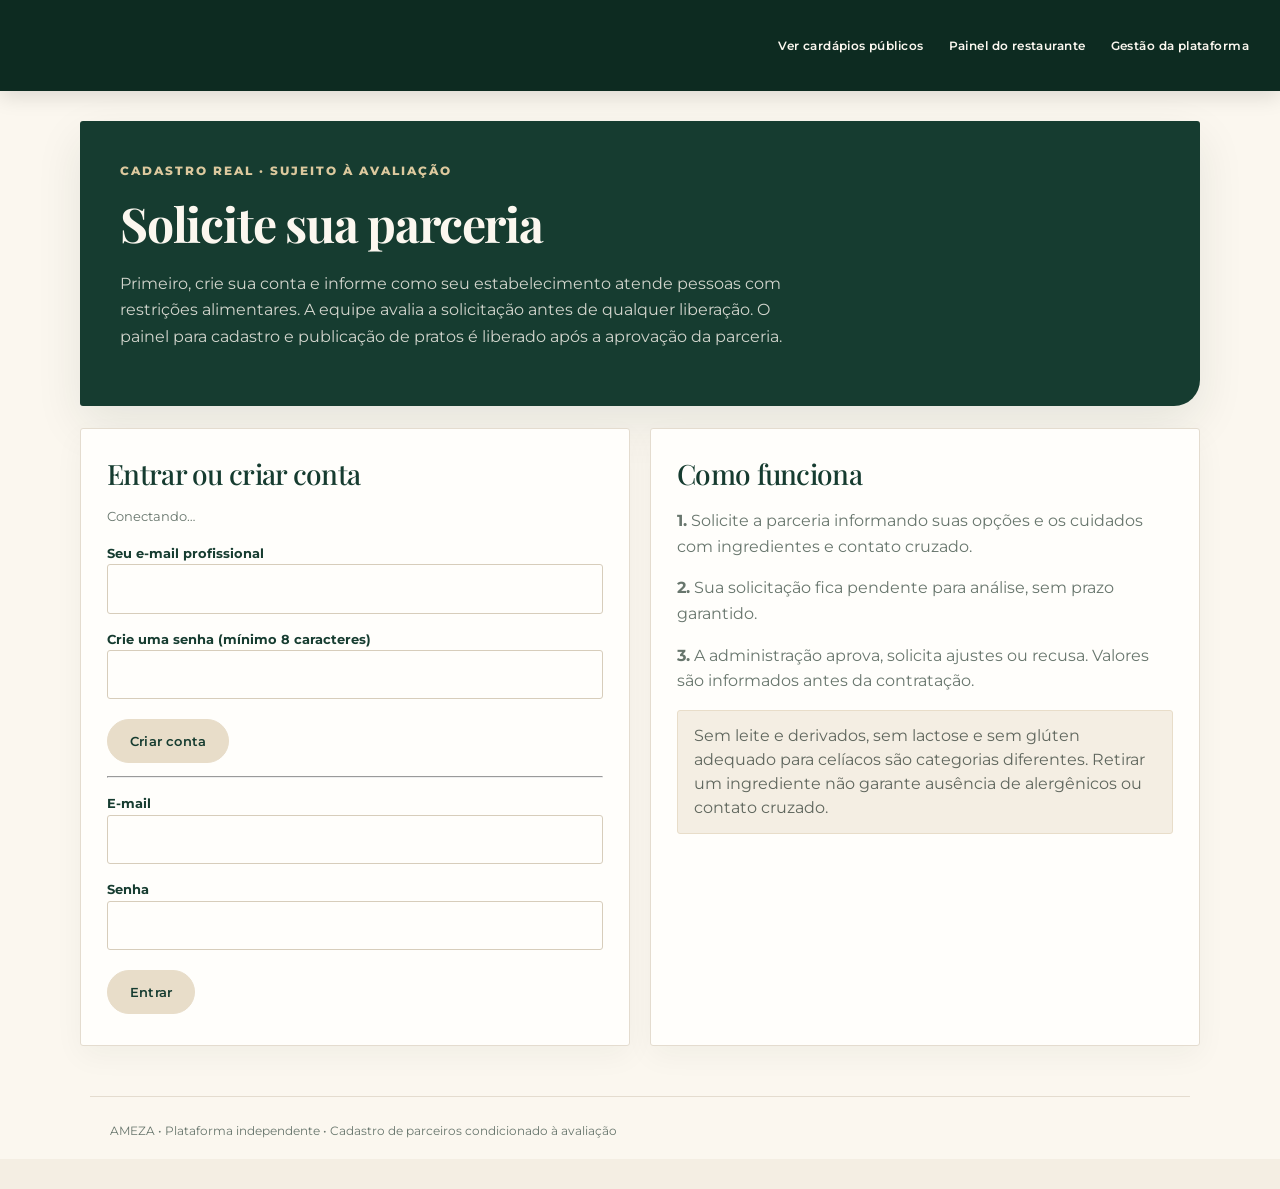
==== commit a249318a: "Atualizar versão de cache do CSS AMEZA em empresa.html" ====
--- a/empresa.html
+++ b/empresa.html
@@ -1,4 +1,4 @@
 <!doctype html><html lang="pt-BR"><head><meta charset="utf-8"><meta name="viewport" content="width=device-width,initial-scale=1"><link rel="stylesheet" href="parcerias.css"><script src="config.js" defer></script><script type="module" src="firebase-parcerias.js"></script><title>Solicitar parceria | AMEZA</title>  <link rel="icon" href="assets/ameza-simbolo-oficial.png?v=2" type="image/png">
-  <link rel="stylesheet" href="brand.css?v=11">
+  <link rel="stylesheet" href="brand.css?v=12">
   <!-- AMEZA visual cache refresh 2026-11-16 -->
 </head><body class="partner-page" data-page="company"><header><div class="top"><a class="brand" href="index.html" aria-label="AMEZA — início"><img class="brand-logo" src="assets/brand/logo-marfin.webp?v=1" alt="AMEZA — Cardápios Inclusivos"></a><nav><a href="index.html">Ver cardápios públicos</a><a href="restaurante.html">Painel do restaurante</a><a href="gestao.html">Gestão da plataforma</a></nav></div></header><main><section class="hero"><div class="eyebrow">CADASTRO REAL · SUJEITO À AVALIAÇÃO</div><h1>Solicite sua parceria</h1><p>Primeiro, crie sua conta e informe como seu estabelecimento atende pessoas com restrições alimentares. A equipe avalia a solicitação antes de qualquer liberação. O painel para cadastro e publicação de pratos é liberado após a aprovação da parceria.</p></section><div id="setup" class="alert hidden">Confira a conexão com o Firebase conforme INSTRUCOES-FIREBASE.md. Não envie dados reais antes dos testes.</div><div class="grid"><section class="panel"><h2>Entrar ou criar conta</h2><div id="account-status" class="muted">Conectando…</div><div id="auth-forms"><form id="signup"><div class="field"><label>Seu e-mail profissional<input id="su-email" type="email" autocomplete="email" required></label></div><div class="field"><label>Crie uma senha (mínimo 8 caracteres)<input id="su-password" type="password" minlength="8" autocomplete="new-password" required></label></div><button type="submit">Criar conta</button></form><hr><form id="signin"><div class="field"><label>E-mail<input id="si-email" type="email" autocomplete="username" required></label></div><div class="field"><label>Senha<input id="si-password" type="password" autocomplete="current-password" required></label></div><button type="submit">Entrar</button></form></div><button id="logout" class="secondary hidden">Sair da conta</button><div id="auth-note" aria-live="polite"></div></section><section class="panel"><h2>Como funciona</h2><p><strong>1.</strong> Solicite a parceria informando suas opções e os cuidados com ingredientes e contato cruzado.</p><p><strong>2.</strong> Sua solicitação fica pendente para análise, sem prazo garantido.</p><p><strong>3.</strong> A administração aprova, solicita ajustes ou recusa. Valores são informados antes da contratação.</p><div class="alert">Sem leite e derivados, sem lactose e sem glúten adequado para celíacos são categorias diferentes. Retirar um ingrediente não garante ausência de alergênicos ou contato cruzado.</div></section></div><section class="panel hidden" id="request-panel"><h2>Cadastro da empresa</h2><div id="existing-request"></div><form id="application-form"><div class="grid"><div class="field"><label>Nome fantasia<input id="name" maxlength="120" required></label></div><div class="field"><label>CNPJ (somente números)<input id="cnpj" inputmode="numeric" pattern="[0-9]{14}" maxlength="14" required></label></div><div class="field"><label>Nome do responsável<input id="contact" maxlength="120" required></label></div><div class="field"><label>WhatsApp comercial<input id="phone" maxlength="20" required></label></div></div><h3>Quais opções consegue oferecer?</h3><p class="muted">Para se candidatar, informe pelo menos uma opção dedicada ou uma adaptação viável, sujeita a comprovação e avaliação. A publicação depende de aprovação e critérios de segurança.</p><div class="choices"><label><input type="checkbox" id="milk"> Opção sem leite e derivados (proteínas do leite)</label><label><input type="checkbox" id="lactose"> Opção sem lactose</label><label><input type="checkbox" id="gluten"> Opção sem glúten com cuidados para doença celíaca</label><label><input type="checkbox" id="adapt"> Adaptação de ingredientes viável, com avaliação do preparo e contato cruzado</label></div><div class="field"><label>Descreva pratos, ingredientes, preparo e prevenção de contato cruzado<textarea id="evidence" minlength="20" maxlength="2000" required></textarea></label></div><label class="choices"><span><input id="declaration" type="checkbox" required> Declaro que as informações são verdadeiras e entendo que opções e preparo deverão ser comprovados. O envio não garante aprovação nem segurança alimentar certificada.</span></label><button type="submit">Enviar solicitação para avaliação</button></form><div id="request-note" aria-live="polite"></div></section></main><footer>AMEZA • Plataforma independente • Cadastro de parceiros condicionado à avaliação</footer></body></html>
--- a/brand.css
+++ b/brand.css
@@ -347,3 +347,132 @@
   header .top{background:#0D2B21!important}
   .partner-cta-mark img{width:min(100%,320px)!important;max-width:320px!important;max-height:88px!important}
 }
+
+
+/* Revisão final AMEZA — fidelidade à prancha aprovada e mobile */
+header{
+  position:sticky!important;
+  top:0!important;
+  z-index:1000!important;
+  width:100%;
+  background:#0D2B21!important;
+  opacity:1!important;
+  isolation:isolate!important;
+  box-shadow:0 5px 20px rgba(0,0,0,.13)!important;
+}
+header .top{background:#0D2B21!important}
+.brand-logo{
+  display:block!important;
+  width:230px!important;
+  max-width:100%!important;
+  height:auto!important;
+  max-height:64px!important;
+  object-fit:contain!important;
+}
+.feature-strip{align-items:stretch}
+.feature-item{min-width:0}
+.feature-icon{
+  display:flex!important;
+  align-items:center!important;
+  justify-content:center!important;
+  width:56px!important;
+  height:56px!important;
+  flex:0 0 56px!important;
+}
+.feature-icon img{
+  display:block!important;
+  width:54px!important;
+  height:54px!important;
+  object-fit:contain!important;
+}
+.partner-cta-mark{
+  position:relative!important;
+  isolation:isolate;
+  min-height:280px!important;
+  padding:0!important;
+  overflow:hidden!important;
+  background:var(--green)!important;
+}
+.partner-cta-mark::before,.partner-cta-mark::after{display:none!important}
+.partner-cta-mark img.partner-photo{
+  position:absolute!important;
+  inset:0!important;
+  z-index:1;
+  display:block!important;
+  width:100%!important;
+  height:100%!important;
+  min-height:0!important;
+  max-width:none!important;
+  max-height:none!important;
+  object-fit:cover!important;
+  object-position:center!important;
+  padding:0!important;
+}
+.filter-list .check .dietary-icon{
+  display:inline-block;
+  width:30px!important;
+  height:30px!important;
+  flex:0 0 30px!important;
+  object-fit:contain!important;
+}
+.dietary-pill img{
+  width:25px!important;
+  height:25px!important;
+  flex:0 0 25px!important;
+  object-fit:contain!important;
+}
+@media(max-width:900px){
+  .brand-logo{width:210px!important;max-height:58px!important}
+}
+@media(max-width:650px){
+  header{background:#0D2B21!important}
+  header .top{
+    display:flex!important;
+    flex-direction:column!important;
+    align-items:flex-start!important;
+    justify-content:center!important;
+    gap:6px!important;
+    width:100%!important;
+    min-height:0!important;
+    padding:10px 14px!important;
+    background:#0D2B21!important;
+  }
+  .brand{min-width:0!important;width:auto!important}
+  .brand-logo{width:184px!important;max-width:78vw!important;max-height:52px!important}
+  header nav,.top nav{
+    display:flex!important;
+    flex-direction:row!important;
+    flex-wrap:nowrap!important;
+    align-items:center!important;
+    justify-content:space-between!important;
+    gap:9px!important;
+    width:100%!important;
+    max-width:100%!important;
+    overflow-x:auto!important;
+    white-space:nowrap!important;
+    scrollbar-width:none;
+  }
+  header nav::-webkit-scrollbar,.top nav::-webkit-scrollbar{display:none}
+  header nav a,.top nav a{
+    display:inline-flex!important;
+    flex:0 0 auto!important;
+    white-space:nowrap!important;
+    font-size:10px!important;
+    line-height:1.25!important;
+    padding:5px 0!important;
+  }
+  .wrap{padding:20px 14px 50px!important}
+  .feature-strip{grid-template-columns:repeat(2,minmax(0,1fr))!important}
+  .feature-item{
+    gap:9px!important;
+    padding:14px 10px!important;
+    min-width:0!important;
+  }
+  .feature-icon{width:44px!important;height:44px!important;flex:0 0 44px!important}
+  .feature-icon img{width:42px!important;height:42px!important}
+  .feature-item strong{font-size:14px!important;line-height:1.25!important}
+  .feature-item small{font-size:10px!important;line-height:1.4!important}
+  .partner-cta{grid-template-columns:1fr!important}
+  .partner-cta-mark{min-height:220px!important}
+  .partner-cta-mark img.partner-photo{min-height:220px!important}
+}
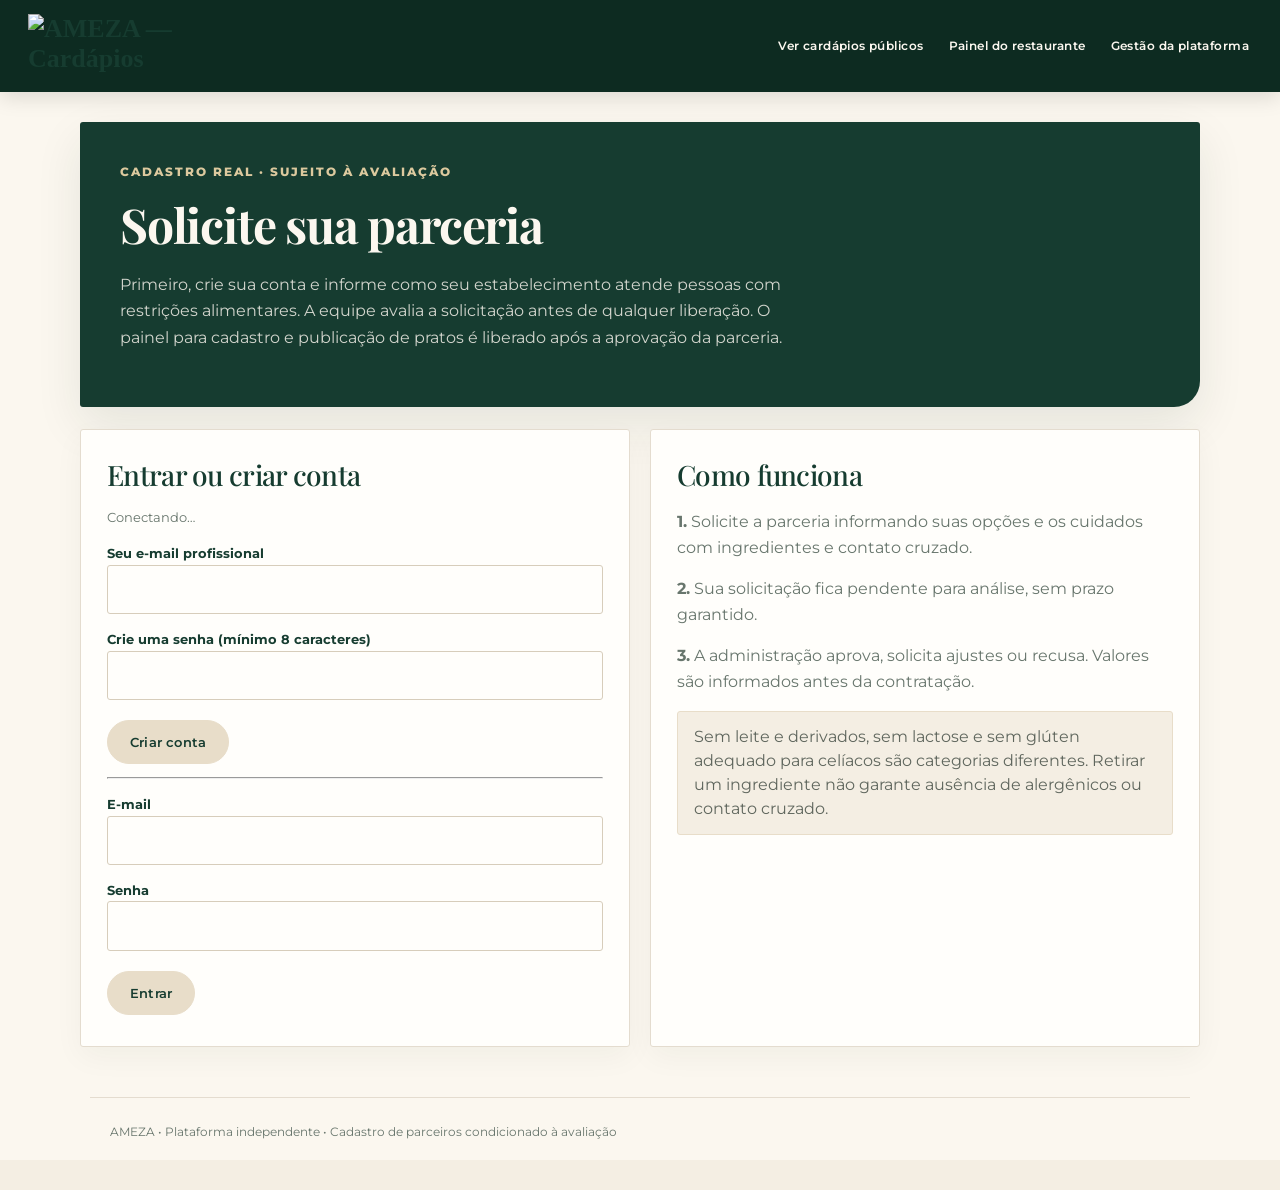
==== commit 8a537f8e: "Corrigir caminhos e cache dos ativos oficiais da AMEZA em empresa.html" ====
--- a/empresa.html
+++ b/empresa.html
@@ -1,4 +1,4 @@
-<!doctype html><html lang="pt-BR"><head><meta charset="utf-8"><meta name="viewport" content="width=device-width,initial-scale=1"><link rel="stylesheet" href="parcerias.css"><script src="config.js" defer></script><script type="module" src="firebase-parcerias.js"></script><title>Solicitar parceria | AMEZA</title>  <link rel="icon" href="assets/ameza-simbolo-oficial.png?v=2" type="image/png">
-  <link rel="stylesheet" href="brand.css?v=12">
+<!doctype html><html lang="pt-BR"><head><meta charset="utf-8"><meta name="viewport" content="width=device-width,initial-scale=1"><link rel="stylesheet" href="parcerias.css"><script src="config.js" defer></script><script type="module" src="firebase-parcerias.js"></script><title>Solicitar parceria | AMEZA</title>  <link rel="icon" href="/cardapio-ameza/assets/ameza-simbolo-oficial.png?v=3" type="image/png">
+  <link rel="stylesheet" href="brand.css?v=13">
   <!-- AMEZA visual cache refresh 2026-11-16 -->
-</head><body class="partner-page" data-page="company"><header><div class="top"><a class="brand" href="index.html" aria-label="AMEZA — início"><img class="brand-logo" src="assets/brand/logo-marfin.webp?v=1" alt="AMEZA — Cardápios Inclusivos"></a><nav><a href="index.html">Ver cardápios públicos</a><a href="restaurante.html">Painel do restaurante</a><a href="gestao.html">Gestão da plataforma</a></nav></div></header><main><section class="hero"><div class="eyebrow">CADASTRO REAL · SUJEITO À AVALIAÇÃO</div><h1>Solicite sua parceria</h1><p>Primeiro, crie sua conta e informe como seu estabelecimento atende pessoas com restrições alimentares. A equipe avalia a solicitação antes de qualquer liberação. O painel para cadastro e publicação de pratos é liberado após a aprovação da parceria.</p></section><div id="setup" class="alert hidden">Confira a conexão com o Firebase conforme INSTRUCOES-FIREBASE.md. Não envie dados reais antes dos testes.</div><div class="grid"><section class="panel"><h2>Entrar ou criar conta</h2><div id="account-status" class="muted">Conectando…</div><div id="auth-forms"><form id="signup"><div class="field"><label>Seu e-mail profissional<input id="su-email" type="email" autocomplete="email" required></label></div><div class="field"><label>Crie uma senha (mínimo 8 caracteres)<input id="su-password" type="password" minlength="8" autocomplete="new-password" required></label></div><button type="submit">Criar conta</button></form><hr><form id="signin"><div class="field"><label>E-mail<input id="si-email" type="email" autocomplete="username" required></label></div><div class="field"><label>Senha<input id="si-password" type="password" autocomplete="current-password" required></label></div><button type="submit">Entrar</button></form></div><button id="logout" class="secondary hidden">Sair da conta</button><div id="auth-note" aria-live="polite"></div></section><section class="panel"><h2>Como funciona</h2><p><strong>1.</strong> Solicite a parceria informando suas opções e os cuidados com ingredientes e contato cruzado.</p><p><strong>2.</strong> Sua solicitação fica pendente para análise, sem prazo garantido.</p><p><strong>3.</strong> A administração aprova, solicita ajustes ou recusa. Valores são informados antes da contratação.</p><div class="alert">Sem leite e derivados, sem lactose e sem glúten adequado para celíacos são categorias diferentes. Retirar um ingrediente não garante ausência de alergênicos ou contato cruzado.</div></section></div><section class="panel hidden" id="request-panel"><h2>Cadastro da empresa</h2><div id="existing-request"></div><form id="application-form"><div class="grid"><div class="field"><label>Nome fantasia<input id="name" maxlength="120" required></label></div><div class="field"><label>CNPJ (somente números)<input id="cnpj" inputmode="numeric" pattern="[0-9]{14}" maxlength="14" required></label></div><div class="field"><label>Nome do responsável<input id="contact" maxlength="120" required></label></div><div class="field"><label>WhatsApp comercial<input id="phone" maxlength="20" required></label></div></div><h3>Quais opções consegue oferecer?</h3><p class="muted">Para se candidatar, informe pelo menos uma opção dedicada ou uma adaptação viável, sujeita a comprovação e avaliação. A publicação depende de aprovação e critérios de segurança.</p><div class="choices"><label><input type="checkbox" id="milk"> Opção sem leite e derivados (proteínas do leite)</label><label><input type="checkbox" id="lactose"> Opção sem lactose</label><label><input type="checkbox" id="gluten"> Opção sem glúten com cuidados para doença celíaca</label><label><input type="checkbox" id="adapt"> Adaptação de ingredientes viável, com avaliação do preparo e contato cruzado</label></div><div class="field"><label>Descreva pratos, ingredientes, preparo e prevenção de contato cruzado<textarea id="evidence" minlength="20" maxlength="2000" required></textarea></label></div><label class="choices"><span><input id="declaration" type="checkbox" required> Declaro que as informações são verdadeiras e entendo que opções e preparo deverão ser comprovados. O envio não garante aprovação nem segurança alimentar certificada.</span></label><button type="submit">Enviar solicitação para avaliação</button></form><div id="request-note" aria-live="polite"></div></section></main><footer>AMEZA • Plataforma independente • Cadastro de parceiros condicionado à avaliação</footer></body></html>+</head><body class="partner-page" data-page="company"><header><div class="top"><a class="brand" href="index.html" aria-label="AMEZA — início"><img class="brand-logo" src="/cardapio-ameza/assets/ameza-logo-oficial.png?v=4" alt="AMEZA — Cardápios Inclusivos"></a><nav><a href="index.html">Ver cardápios públicos</a><a href="restaurante.html">Painel do restaurante</a><a href="gestao.html">Gestão da plataforma</a></nav></div></header><main><section class="hero"><div class="eyebrow">CADASTRO REAL · SUJEITO À AVALIAÇÃO</div><h1>Solicite sua parceria</h1><p>Primeiro, crie sua conta e informe como seu estabelecimento atende pessoas com restrições alimentares. A equipe avalia a solicitação antes de qualquer liberação. O painel para cadastro e publicação de pratos é liberado após a aprovação da parceria.</p></section><div id="setup" class="alert hidden">Confira a conexão com o Firebase conforme INSTRUCOES-FIREBASE.md. Não envie dados reais antes dos testes.</div><div class="grid"><section class="panel"><h2>Entrar ou criar conta</h2><div id="account-status" class="muted">Conectando…</div><div id="auth-forms"><form id="signup"><div class="field"><label>Seu e-mail profissional<input id="su-email" type="email" autocomplete="email" required></label></div><div class="field"><label>Crie uma senha (mínimo 8 caracteres)<input id="su-password" type="password" minlength="8" autocomplete="new-password" required></label></div><button type="submit">Criar conta</button></form><hr><form id="signin"><div class="field"><label>E-mail<input id="si-email" type="email" autocomplete="username" required></label></div><div class="field"><label>Senha<input id="si-password" type="password" autocomplete="current-password" required></label></div><button type="submit">Entrar</button></form></div><button id="logout" class="secondary hidden">Sair da conta</button><div id="auth-note" aria-live="polite"></div></section><section class="panel"><h2>Como funciona</h2><p><strong>1.</strong> Solicite a parceria informando suas opções e os cuidados com ingredientes e contato cruzado.</p><p><strong>2.</strong> Sua solicitação fica pendente para análise, sem prazo garantido.</p><p><strong>3.</strong> A administração aprova, solicita ajustes ou recusa. Valores são informados antes da contratação.</p><div class="alert">Sem leite e derivados, sem lactose e sem glúten adequado para celíacos são categorias diferentes. Retirar um ingrediente não garante ausência de alergênicos ou contato cruzado.</div></section></div><section class="panel hidden" id="request-panel"><h2>Cadastro da empresa</h2><div id="existing-request"></div><form id="application-form"><div class="grid"><div class="field"><label>Nome fantasia<input id="name" maxlength="120" required></label></div><div class="field"><label>CNPJ (somente números)<input id="cnpj" inputmode="numeric" pattern="[0-9]{14}" maxlength="14" required></label></div><div class="field"><label>Nome do responsável<input id="contact" maxlength="120" required></label></div><div class="field"><label>WhatsApp comercial<input id="phone" maxlength="20" required></label></div></div><h3>Quais opções consegue oferecer?</h3><p class="muted">Para se candidatar, informe pelo menos uma opção dedicada ou uma adaptação viável, sujeita a comprovação e avaliação. A publicação depende de aprovação e critérios de segurança.</p><div class="choices"><label><input type="checkbox" id="milk"> Opção sem leite e derivados (proteínas do leite)</label><label><input type="checkbox" id="lactose"> Opção sem lactose</label><label><input type="checkbox" id="gluten"> Opção sem glúten com cuidados para doença celíaca</label><label><input type="checkbox" id="adapt"> Adaptação de ingredientes viável, com avaliação do preparo e contato cruzado</label></div><div class="field"><label>Descreva pratos, ingredientes, preparo e prevenção de contato cruzado<textarea id="evidence" minlength="20" maxlength="2000" required></textarea></label></div><label class="choices"><span><input id="declaration" type="checkbox" required> Declaro que as informações são verdadeiras e entendo que opções e preparo deverão ser comprovados. O envio não garante aprovação nem segurança alimentar certificada.</span></label><button type="submit">Enviar solicitação para avaliação</button></form><div id="request-note" aria-live="polite"></div></section></main><footer>AMEZA • Plataforma independente • Cadastro de parceiros condicionado à avaliação</footer></body></html>
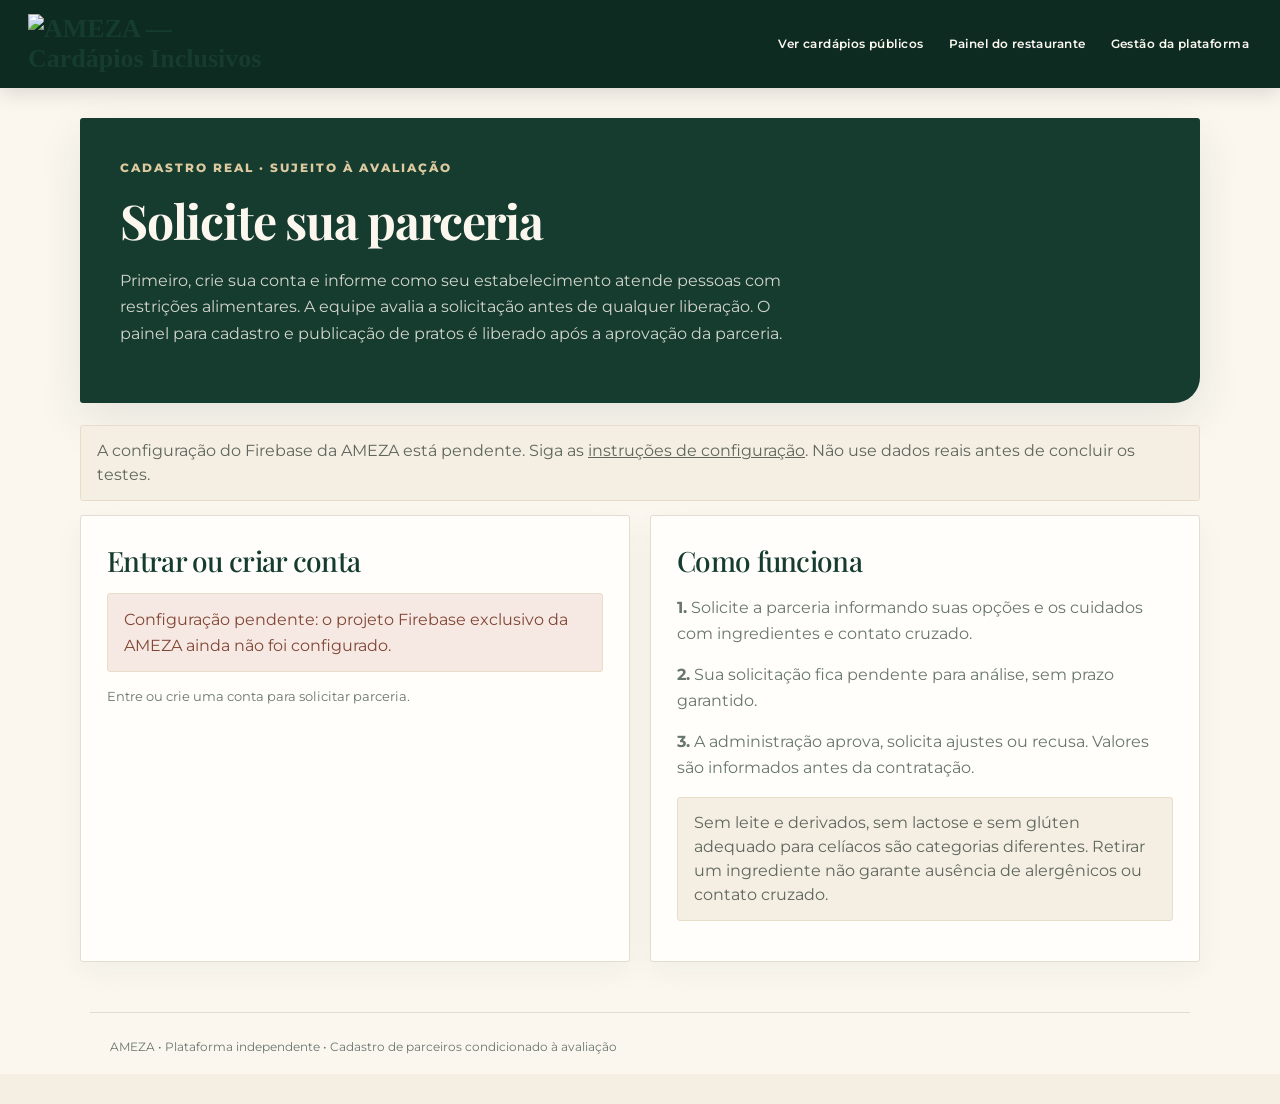
==== commit e29ca401: "Show Firebase configuration status on partner signup" ====
--- a/empresa.html
+++ b/empresa.html
@@ -1,4 +1,4 @@
-<!doctype html><html lang="pt-BR"><head><meta charset="utf-8"><meta name="viewport" content="width=device-width,initial-scale=1"><link rel="stylesheet" href="parcerias.css"><script src="config.js" defer></script><script type="module" src="firebase-parcerias.js"></script><title>Solicitar parceria | AMEZA</title>  <link rel="icon" href="/cardapio-ameza/assets/ameza-simbolo-oficial.png?v=3" type="image/png">
+<!doctype html><html lang="pt-BR"><head><meta charset="utf-8"><meta name="viewport" content="width=device-width,initial-scale=1"><link rel="stylesheet" href="parcerias.css"><script src="config.js" defer></script><script defer src="firebase-parcerias-loader.js"></script><title>Solicitar parceria | AMEZA</title>  <link rel="icon" href="/cardapio-ameza/assets/ameza-simbolo-oficial.png?v=3" type="image/png">
   <link rel="stylesheet" href="brand.css?v=13">
   <!-- AMEZA visual cache refresh 2026-11-16 -->
-</head><body class="partner-page" data-page="company"><header><div class="top"><a class="brand" href="index.html" aria-label="AMEZA — início"><img class="brand-logo" src="/cardapio-ameza/assets/ameza-logo-oficial.png?v=4" alt="AMEZA — Cardápios Inclusivos"></a><nav><a href="index.html">Ver cardápios públicos</a><a href="restaurante.html">Painel do restaurante</a><a href="gestao.html">Gestão da plataforma</a></nav></div></header><main><section class="hero"><div class="eyebrow">CADASTRO REAL · SUJEITO À AVALIAÇÃO</div><h1>Solicite sua parceria</h1><p>Primeiro, crie sua conta e informe como seu estabelecimento atende pessoas com restrições alimentares. A equipe avalia a solicitação antes de qualquer liberação. O painel para cadastro e publicação de pratos é liberado após a aprovação da parceria.</p></section><div id="setup" class="alert hidden">Confira a conexão com o Firebase conforme INSTRUCOES-FIREBASE.md. Não envie dados reais antes dos testes.</div><div class="grid"><section class="panel"><h2>Entrar ou criar conta</h2><div id="account-status" class="muted">Conectando…</div><div id="auth-forms"><form id="signup"><div class="field"><label>Seu e-mail profissional<input id="su-email" type="email" autocomplete="email" required></label></div><div class="field"><label>Crie uma senha (mínimo 8 caracteres)<input id="su-password" type="password" minlength="8" autocomplete="new-password" required></label></div><button type="submit">Criar conta</button></form><hr><form id="signin"><div class="field"><label>E-mail<input id="si-email" type="email" autocomplete="username" required></label></div><div class="field"><label>Senha<input id="si-password" type="password" autocomplete="current-password" required></label></div><button type="submit">Entrar</button></form></div><button id="logout" class="secondary hidden">Sair da conta</button><div id="auth-note" aria-live="polite"></div></section><section class="panel"><h2>Como funciona</h2><p><strong>1.</strong> Solicite a parceria informando suas opções e os cuidados com ingredientes e contato cruzado.</p><p><strong>2.</strong> Sua solicitação fica pendente para análise, sem prazo garantido.</p><p><strong>3.</strong> A administração aprova, solicita ajustes ou recusa. Valores são informados antes da contratação.</p><div class="alert">Sem leite e derivados, sem lactose e sem glúten adequado para celíacos são categorias diferentes. Retirar um ingrediente não garante ausência de alergênicos ou contato cruzado.</div></section></div><section class="panel hidden" id="request-panel"><h2>Cadastro da empresa</h2><div id="existing-request"></div><form id="application-form"><div class="grid"><div class="field"><label>Nome fantasia<input id="name" maxlength="120" required></label></div><div class="field"><label>CNPJ (somente números)<input id="cnpj" inputmode="numeric" pattern="[0-9]{14}" maxlength="14" required></label></div><div class="field"><label>Nome do responsável<input id="contact" maxlength="120" required></label></div><div class="field"><label>WhatsApp comercial<input id="phone" maxlength="20" required></label></div></div><h3>Quais opções consegue oferecer?</h3><p class="muted">Para se candidatar, informe pelo menos uma opção dedicada ou uma adaptação viável, sujeita a comprovação e avaliação. A publicação depende de aprovação e critérios de segurança.</p><div class="choices"><label><input type="checkbox" id="milk"> Opção sem leite e derivados (proteínas do leite)</label><label><input type="checkbox" id="lactose"> Opção sem lactose</label><label><input type="checkbox" id="gluten"> Opção sem glúten com cuidados para doença celíaca</label><label><input type="checkbox" id="adapt"> Adaptação de ingredientes viável, com avaliação do preparo e contato cruzado</label></div><div class="field"><label>Descreva pratos, ingredientes, preparo e prevenção de contato cruzado<textarea id="evidence" minlength="20" maxlength="2000" required></textarea></label></div><label class="choices"><span><input id="declaration" type="checkbox" required> Declaro que as informações são verdadeiras e entendo que opções e preparo deverão ser comprovados. O envio não garante aprovação nem segurança alimentar certificada.</span></label><button type="submit">Enviar solicitação para avaliação</button></form><div id="request-note" aria-live="polite"></div></section></main><footer>AMEZA • Plataforma independente • Cadastro de parceiros condicionado à avaliação</footer></body></html>+</head><body class="partner-page" data-page="company"><header><div class="top"><a class="brand" href="index.html" aria-label="AMEZA — início"><img class="brand-logo" src="/cardapio-ameza/assets/ameza-logo-oficial.png?v=4" alt="AMEZA — Cardápios Inclusivos"></a><nav><a href="index.html">Ver cardápios públicos</a><a href="restaurante.html">Painel do restaurante</a><a href="gestao.html">Gestão da plataforma</a></nav></div></header><main><section class="hero"><div class="eyebrow">CADASTRO REAL · SUJEITO À AVALIAÇÃO</div><h1>Solicite sua parceria</h1><p>Primeiro, crie sua conta e informe como seu estabelecimento atende pessoas com restrições alimentares. A equipe avalia a solicitação antes de qualquer liberação. O painel para cadastro e publicação de pratos é liberado após a aprovação da parceria.</p></section><div id="setup" class="alert hidden" role="alert">A configuração do Firebase da AMEZA está pendente. Siga as <a href="INSTRUCOES-FIREBASE.md" target="_blank" rel="noopener noreferrer">instruções de configuração</a>. Não use dados reais antes de concluir os testes.</div><div class="grid"><section class="panel"><h2>Entrar ou criar conta</h2><p id="firebase-status" class="muted" role="status" aria-live="polite">Verificando a configuração do Firebase…</p><div id="account-status" class="muted">Entre ou crie uma conta para solicitar parceria.</div><div id="auth-forms"><form id="signup"><div class="field"><label>Seu e-mail profissional<input id="su-email" type="email" autocomplete="email" required></label></div><div class="field"><label>Crie uma senha (mínimo 8 caracteres)<input id="su-password" type="password" minlength="8" autocomplete="new-password" required></label></div><button type="submit">Criar conta</button></form><hr><form id="signin"><div class="field"><label>E-mail<input id="si-email" type="email" autocomplete="username" required></label></div><div class="field"><label>Senha<input id="si-password" type="password" autocomplete="current-password" required></label></div><button type="submit">Entrar</button></form></div><button id="logout" class="secondary hidden">Sair da conta</button><div id="auth-note" aria-live="polite"></div></section><section class="panel"><h2>Como funciona</h2><p><strong>1.</strong> Solicite a parceria informando suas opções e os cuidados com ingredientes e contato cruzado.</p><p><strong>2.</strong> Sua solicitação fica pendente para análise, sem prazo garantido.</p><p><strong>3.</strong> A administração aprova, solicita ajustes ou recusa. Valores são informados antes da contratação.</p><div class="alert">Sem leite e derivados, sem lactose e sem glúten adequado para celíacos são categorias diferentes. Retirar um ingrediente não garante ausência de alergênicos ou contato cruzado.</div></section></div><section class="panel hidden" id="request-panel"><h2>Cadastro da empresa</h2><div id="existing-request"></div><form id="application-form"><div class="grid"><div class="field"><label>Nome fantasia<input id="name" maxlength="120" required></label></div><div class="field"><label>CNPJ (somente números)<input id="cnpj" inputmode="numeric" pattern="[0-9]{14}" maxlength="14" required></label></div><div class="field"><label>Nome do responsável<input id="contact" maxlength="120" required></label></div><div class="field"><label>WhatsApp comercial<input id="phone" maxlength="20" required></label></div></div><h3>Quais opções consegue oferecer?</h3><p class="muted">Para se candidatar, informe pelo menos uma opção dedicada ou uma adaptação viável, sujeita a comprovação e avaliação. A publicação depende de aprovação e critérios de segurança.</p><div class="choices"><label><input type="checkbox" id="milk"> Opção sem leite e derivados (proteínas do leite)</label><label><input type="checkbox" id="lactose"> Opção sem lactose</label><label><input type="checkbox" id="gluten"> Opção sem glúten com cuidados para doença celíaca</label><label><input type="checkbox" id="adapt"> Adaptação de ingredientes viável, com avaliação do preparo e contato cruzado</label></div><div class="field"><label>Descreva pratos, ingredientes, preparo e prevenção de contato cruzado<textarea id="evidence" minlength="20" maxlength="2000" required></textarea></label></div><label class="choices"><span><input id="declaration" type="checkbox" required> Declaro que as informações são verdadeiras e entendo que opções e preparo deverão ser comprovados. O envio não garante aprovação nem segurança alimentar certificada.</span></label><button type="submit">Enviar solicitação para avaliação</button></form><div id="request-note" aria-live="polite"></div></section></main><footer>AMEZA • Plataforma independente • Cadastro de parceiros condicionado à avaliação</footer></body></html>
--- a/brand.css
+++ b/brand.css
@@ -476,3 +476,29 @@
   .partner-cta-mark{min-height:220px!important}
   .partner-cta-mark img.partner-photo{min-height:220px!important}
 }
+
+
+/* Correção de carregamento — marca e fotografia aprovadas */
+header{background:#0D2B21!important;opacity:1!important;isolation:isolate;z-index:1000!important}
+.brand-logo{display:block!important;width:242px!important;max-width:100%!important;height:auto!important;max-height:66px!important;object-fit:contain!important;opacity:1!important;visibility:visible!important}
+.hero-photo{position:relative!important;isolation:isolate;overflow:hidden!important;background:#163C30!important}
+.hero-photo>img{
+  position:absolute!important;inset:0!important;z-index:0!important;
+  display:block!important;width:100%!important;height:100%!important;min-height:100%!important;
+  object-fit:cover!important;object-position:58% 50%!important;
+  opacity:1!important;visibility:visible!important;
+}
+.hero-photo .hero-photo-shade{z-index:1!important}
+.hero-photo::after{z-index:2!important}
+.hero-photo .hero-photo-caption{z-index:3!important}
+.partner-cta-mark{position:relative!important;overflow:hidden!important;background:#163C30!important}
+.partner-cta-mark img.partner-photo{
+  position:absolute!important;inset:0!important;z-index:0!important;
+  display:block!important;width:100%!important;height:100%!important;max-height:none!important;
+  object-fit:cover!important;opacity:1!important;visibility:visible!important;
+}
+@media(max-width:650px){
+ .brand-logo{width:205px!important;max-height:58px!important}
+ .hero-photo{height:290px!important;min-height:290px!important}
+ .hero-photo>img{height:290px!important;min-height:290px!important}
+}
